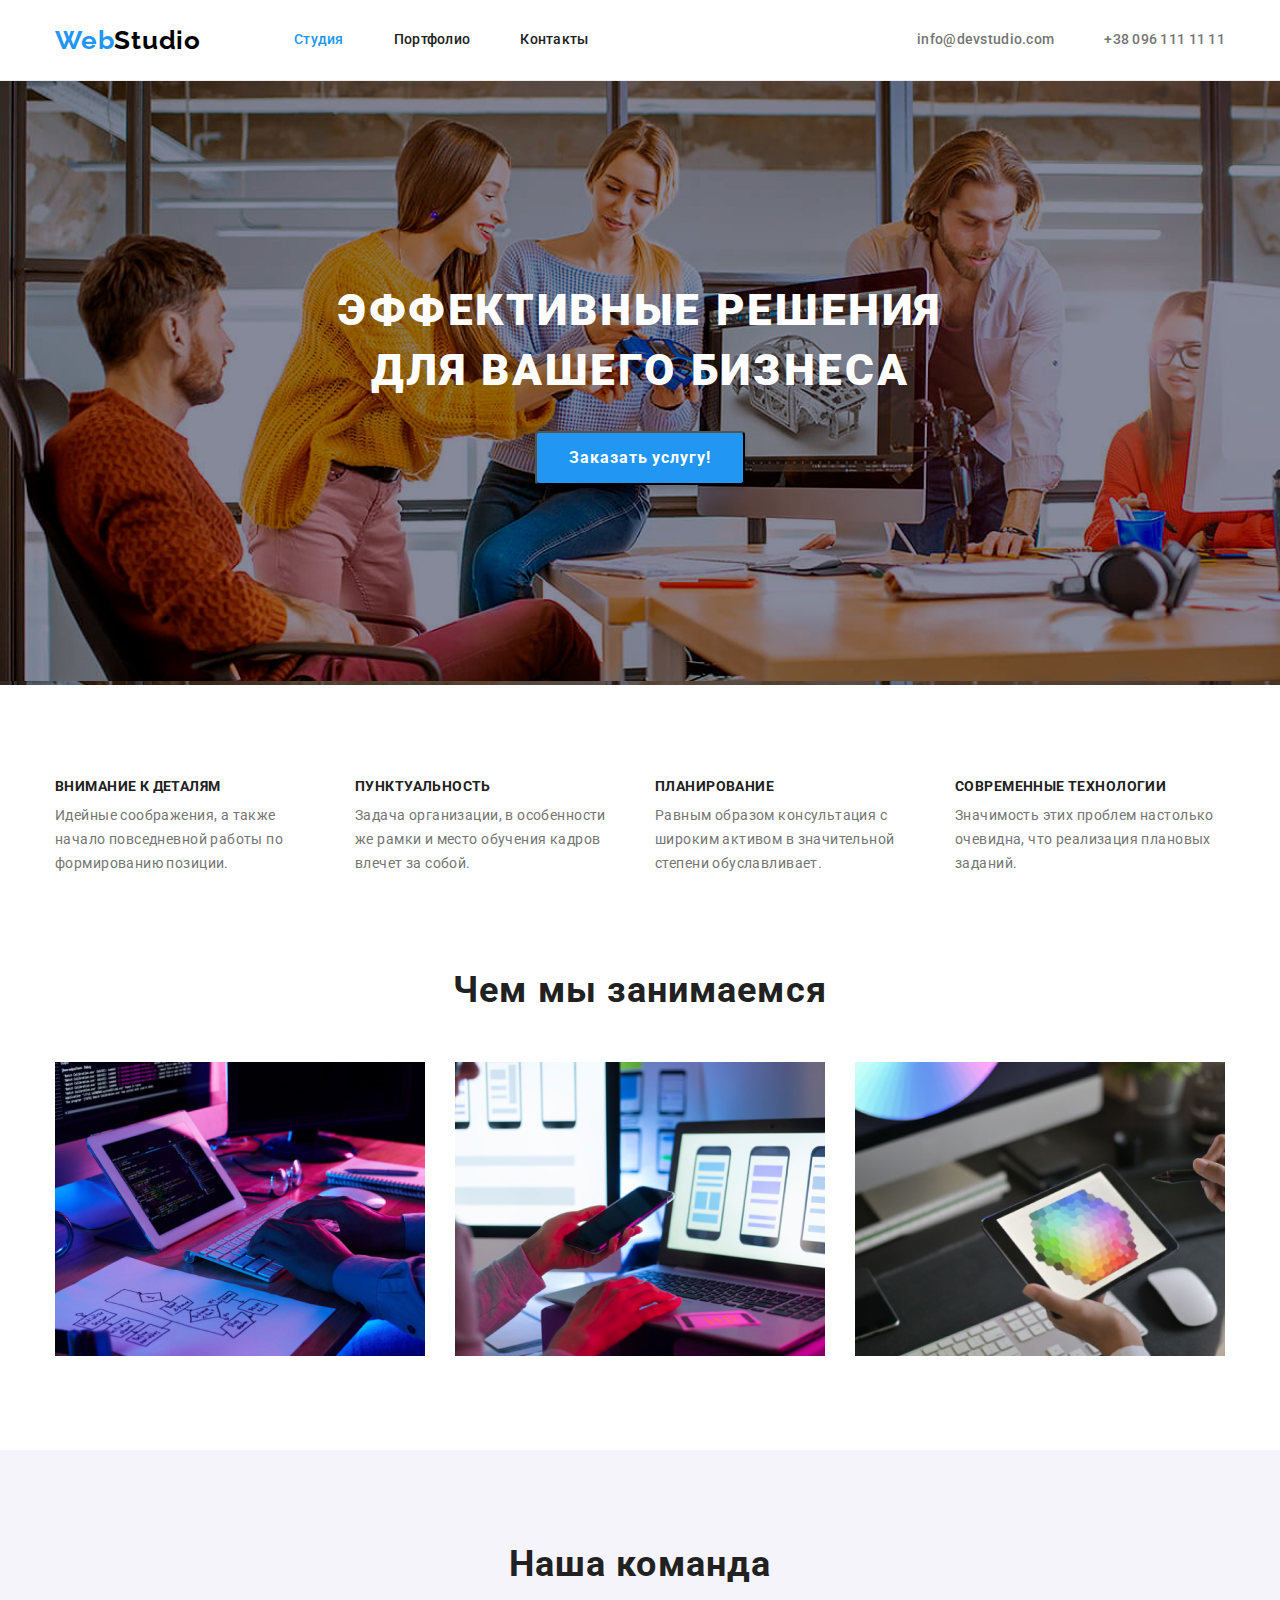
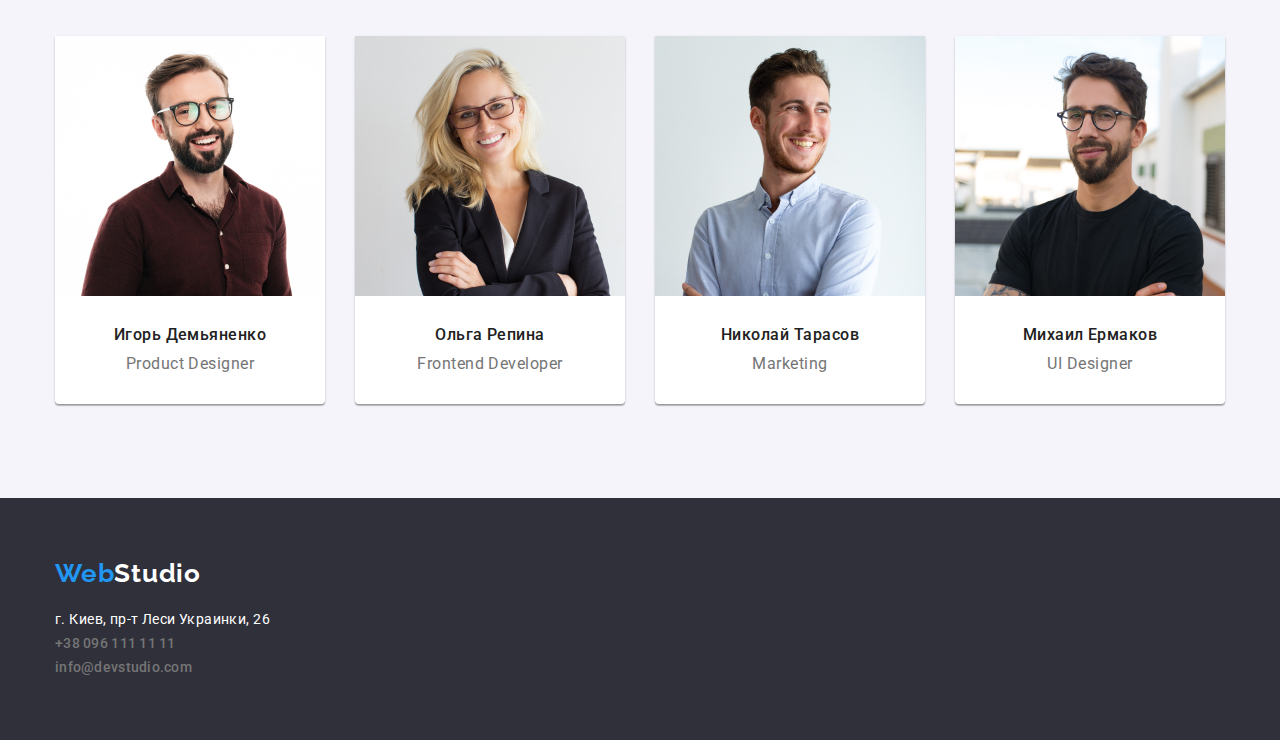
==== index.html @ 442f6ee1 "Initial commit" ====
<!DOCTYPE html>
<html lang="ru">
<head>
    <meta charset="UTF-8">
    <meta http-equiv="X-UA-Compatible" content="IE=edge">
    <meta name="viewport" content="width=device-width, initial-scale=1.0">
    <title>WebStudio</title>
    <link rel="preconnect" href="https://fonts.googleapis.com">
    <link rel="preconnect" href="https://fonts.gstatic.com" crossorigin>
    <link href="https://fonts.googleapis.com/css2?family=Raleway:wght@700&family=Roboto:wght@400;500;700;900&display=swap"
        rel="stylesheet">
    <link rel="stylesheet" href="./css/style.css">
</head>
<body class="body">

    
    <!-- HEADER -->
<header class="header">
    <div class="container page-header-container">
        <nav class="navigation">
            <a class="link logo" 
            href="./index.html">Web<span class="logo-color">Studio</span></a>


            <ul class="menu list">
                <li class="menu-item">
                    <a class="menu-link link current" 
                    href="./index.html">Студия</a>
                </li>
                <li class="menu-item">
                    <a class="menu-link link" 
                    href="./portfolio.html">Портфолио</a>
                </li>
                <li class="menu-item">
                    <a class="menu-link link" 
                    href="./contacts.html">Контакты</a>
                </li>
            </ul>
        </nav>
        <ul class="ct-list list">
            <li class="ct-list">
                <a class="contact link" 
                href="mailto:info@devstudio.com">info@devstudio.com</a>
            </li>
            <li class="ct-list">
                <a class="contact link" 
                href="tel:+380961111111">+38 096 111 11 11</a>
            </li>
        </ul>
    </div>
</header>

<main>
    <!--HERO-->
    <section class="hero">
        <div class="container">
            <h1 class="hero-side">Эффективные решения <br> для вашего бизнеса</h1>
                <button class="modal-btn" type="button">Заказать услугу!</button>
        </div>
    </section>

    <!--Преймущества-->
    <section class="section-index">
        <div class="container">
          <!--<h2></h2>-->
            <ul class="list sub-title-list">
                <li class="title-sub-list">
                    <h3 class="sub-title">Внимание к деталям</h3>
                    <p class="section-description">Идейные соображения, а также начало повседневной работы по формированию позиции.</p>
                </li>
                <li class="title-sub-list">
                    <h3 class="sub-title">Пунктуальность</h3>
                    <p class="section-description">Задача организации, в особенности же рамки и место обучения кадров влечет за собой.</p>
                </li>
                <li class="title-sub-list">
                    <h3 class="sub-title">Планирование</h3>
                    <p class="section-description">Равным образом консультация с широким активом в значительной степени обуславливает.</p>
                </li>
                <li class="title-sub-list">
                    <h3 class="sub-title">Современные технологии</h3>
                    <p class="section-description">Значимость этих проблем настолько очевидна, что реализация плановых заданий.</p>
                </li>
            </ul>
        </div>
    </section>

    <!--Activity-->
    <section class="activity-section">
        <div class="container">
            <h2 class="title activity-title">Чем мы занимаемся</h2>
            <ul class="list activity-list">
                <li class="activity-card">
                    <img class="activity-photo" src="./image/box1.jpg" 
                    alt="Планшет и клавиатура"
                    width="370"
                    height="294">
                </li>
                <li class="activity-card">
                    <img class="activity-photo" src="./image/box2.jpg" 
                    alt="Телефон и ноутбук"
                    width="370"
                    height="294">
                </li>
                <li class="activity-card">
                    <img class="activity-photo" src="./image/box3.jpg" 
                    alt="Планшет и разные цвета"
                    width="370"
                    height="294">
                </li>
            </ul>
        </div>
    </section>

    <!--Emploes-->
    <section class="employees-section">
        <div class="container">
            <h2 class="title employees-title">Наша команда</h2>
            <ul class="list employees-list">
                <li class="employees-card">
                    <img class="employees-photo" src="./image/Igor.jpg" 
                    alt="Igor Demianenko"
                    width="270"
                    height="260">
                    <div class="index-padding">
                        <h3 class="name-contact-people">Игорь Демьяненко</h3>
                        <p lang="en" class="work-contact-people">Product Designer</p>
                    </div>
                </li>
                <li class="employees-card">
                    <img class="employees-photo" src="./image/Olga.jpg" 
                    alt="Olga Repina"
                    width="270"
                    height="260">
                    <div class="index-padding">
                        <h3 class="name-contact-people">Ольга Репина</h3>
                        <p lang="en" class="work-contact-people">Frontend Developer</p>
                    </div>
                </li>
                <li class="employees-card">
                    <img class="emploes-photo" src="./image/Nikolai.jpg" 
                    alt="Nikolai Tarasov"
                    width="270"
                    height="260">
                    <div class="index-padding">
                        <h3 class="name-contact-people">Николай Тарасов</h3>
                        <p lang="en" class="work-contact-people">Marketing</p>
                    </div>
                </li>
                <li class="employees-card">
                    <img class="emploes-photo" src="./image/Mikhail.jpg" 
                    alt="Mikhail Ermakov"
                    width="270"
                    height="260">
                    <div class="index-padding">
                        <h3 class="name-contact-people">Михаил Ермаков</h3>
                        <p lang="en" class="work-contact-people">UI Designer</p>
                    </div>
                </li>
            </ul>
        </div>
    </section>
</main>

    <!--Footer-->
<footer class="contact-futer-list">
    <div class="container">
        <address>
            <a class="logo-futer link" 
            href="./index.html">Web<span class="logo-futer-color">Studio</span></a>
            <ul class="futer-contact list">
                <li>
                    <a class="contact-map link" 
                    href="https://www.google.com/maps/place/бульвар+Лесі+Українки,+26,+Київ,+02000/@50.4265807,30.5383858,17z/data=!3m1!4b1!4m5!3m4!1s0x40d4cf0e033ecbe9:0x57a4dffefec77da0!8m2!3d50.4265807!4d30.5383858" target="_blank">
                    г. Киев, пр-т Леси Украинки, 26
                    </a>
                </li>
                <li>
                    <a class="contact-futer link" 
                    href="tel:+380961111111">+38 096 111 11 11</a>
                </li>
                <li>
                    <a class="contact-futer link" 
                    href="mailto:info@devstudio.com">info@devstudio.com</a>
                </li>
            </ul>
        </address>
    </div>
</footer>


</body>
</html>
---- css/style.css ----
h1,
h2,
h3,
h4,
p{
    margin-top: 0;
    margin-bottom: 0;
}

ul,
ol {
    margin-top: 0;
    margin-bottom: 0;
    padding-left: 0;
}

img {
    display: block;
}

button {
    cursor: pointer;
}


.list{
    list-style: none;
}

.link{
    text-decoration: none;
}

.container {
    box-sizing: border-box;
    width: 1200px;
    margin-left: auto;
    margin-right: auto;
    padding-right: 15px;
    padding-left: 15px;
}

/* =============== COMPONENTS =============== */

.body{
    font-family: 'Roboto', sans-serif;
    font-weight: 14px;
    color: #212121;
    margin: 0;
}

.logo {
    font-family: 'Raleway', sans-serif;
    font-style: normal;
    font-weight: 700;
    font-size: 26px;
    line-height: 1.19;
    letter-spacing: 0.03em;
    color: #2196F3;
    margin-right: 93px;
}

.logo-color {
    font-style: normal;
    font-weight: 700;
    font-size: 26px;
    line-height: 1.19;
    letter-spacing: 0.03em;
    color: #000000;
}

.section-description {
    font-family: 'Roboto', sans-serif;
    font-size: 14px;
    line-height: 1.71;
    letter-spacing: 0.03em;
    color: #757575;
}

.title {
    font-family: 'Roboto', sans-serif;
    font-style: normal;
    font-weight: 700;
    font-size: 36px;
    line-height: 1.16;
    text-align: center;
    letter-spacing: 0.03em;
    color: #212121;
}

.name-contact-people {
    font-family: 'Roboto', sans-serif;
    font-weight: 500;
    font-size: 16px;
    line-height: 1.18;
    text-align: center;
    letter-spacing: 0.03em;
    color: #212121;
}

.work-contact-people {
    font-family: 'Roboto', sans-serif;
    font-size: 16px;
    line-height: 1.18;
    text-align: center;
    letter-spacing: 0.03em;
    color: #757575;
}

/* =============== /COMPONENTS =============== */

/* =============== HEADER =============== */

.header {
    border-bottom: 1px solid #ececec;
}

.page-header-container {
    display: flex;
    align-items: center;
    justify-content: space-between;
}

.navigation {
    display: flex;
    align-items: center;
}

.menu {
    display: flex;
    align-items: center;
}

.menu-item:not(:last-child) {
    margin-right: 50px;
}

.contact {
    display: flex;
    align-items: center;
}

.menu-link {
    padding: 32px 0;
    font-style: normal;
    font-weight: 500;
    font-size: 14px;
    line-height: 1.14;
    letter-spacing: 0.02em;
    color: #212121;
    display: block;
}

.current {
    color: #2196F3;
}

.menu-link:hover,
.menu-link:focus {
    color: #2196F3;
    text-shadow: 0px 4px 4px rgba(0, 0, 0, 0.25);
}

.ct-list {
    display: flex;
    margin-left: 50px;
}

.ct-list:first-child {
    margin-left: 0;
}

.contact {
    font-style: normal;
    font-weight: 500;
    font-size: 14px;
    line-height: 1.14;
    letter-spacing: 0.02em;
    color: #757575;
    font-style: normal;
}

.contact:hover,
.contact:focus {
    color: #2196F3;
}

/* =============== /HEADER =============== */

/* =============== HERO =============== */

.hero {
    text-align: center;
    padding: 200px 0;
    background-image: url(../image/Hero.jpg);
}

.hero-side {
    padding-bottom: 30px;
    font-weight: 900;
    font-size: 44px;
    line-height: 1.36;
    text-align: center;
    letter-spacing: 0.06em;
    text-transform: uppercase;
    color: #FFFFFF;
}

.modal-btn {
    padding-top: 10px;
    padding-bottom: 10px;
    padding-left: 32px;
    padding-right: 32px;
    font-family: 'Roboto', sans-serif;
    font-style: normal;
    font-weight: 700;
    font-size: 16px;
    line-height: 1.87;
    letter-spacing: 0.06em;
    color: #FFFFFF;
    background: #2196F3;
    box-shadow: 0px 4px 4px rgba(0, 0, 0, 0.15);
    border-radius: 4px;
}

.section-index {
    padding: 94px 0;
}

.sub-title-list {
    display: flex;
}

.title-sub-list:not(:last-child) {
    margin-right: 30px;
}

.sub-title {
    margin-bottom: 10px;
    font-style: normal;
    font-weight: 700;
    font-size: 14px;
    line-height: 1.14;
    letter-spacing: 0.03em;
    text-transform: uppercase;
    color: #212121;
}

.section-description {
    width: 270px;
}

/* =============== /HERO =============== */

/* =============== ACTIVITY =============== */

.activity-section {
    padding-bottom: 94px;
}

.activity-title {
    margin-bottom: 50px;
}

.activity-list {
    display: flex;
    flex-wrap: wrap;
    gap: 30px;
}

/* =============== /ACTIVITY =============== */

/* =============== EMPLOES =============== */

.employees-section {
    background-color: #F5F4FA;
    padding-top: 94px;
    padding-bottom: 94px;
}

.employees-title {
    margin-bottom: 50px;
}

.employees-list {
    display: flex;
    flex-wrap: wrap;
    gap: 30px;
}

.employees-card {
    background: #FFFFFF;
    box-shadow: 0px 1px 3px rgba(0, 0, 0, 0.12), 0px 1px 1px rgba(0, 0, 0, 0.14), 0px 2px 1px rgba(0, 0, 0, 0.2);
    border-radius: 0px 0px 4px 4px;
}

.name-contact-people {
    margin-bottom: 10px;
}

.index-padding {
    padding-top: 30px;
    padding-bottom: 30px;
}

/* =============== /EMPLOES =============== */

/* =============== FUTER =============== */

.contact-futer-list {
    background: #2F303A;
    padding-top: 60px;
    padding-bottom: 60px;
}

.logo-futer {
    font-family: 'Raleway', sans-serif;
    font-style: normal;
    font-weight: 700;
    font-size: 26px;
    line-height: 1.19;
    letter-spacing: 0.03em;
    color: #2196F3;
}

.futer-contact {
    padding-top: 20px;
}

.logo-futer-color {
    font-style: normal;
    font-weight: 700;
    font-size: 26px;
    line-height: 1.19;
    letter-spacing: 0.03em;
    color: #FFFFFF;
}

.contact-map{
    font-family: 'Roboto';
    font-style: normal;
    font-weight: 400;
    font-size: 14px;
    line-height: 1.71;
    letter-spacing: 0.03em;
    color: #FFFFFF;
    padding-top: 20px;
}

.contact-futer{
    font-family: 'Roboto', sans-serif;
    font-style: normal;
    font-weight: 500;
    font-size: 14px;
    line-height: 1.71;
    letter-spacing: 0.02em;
    color: #757575;
}

.contact-futer:hover,
.contact-futer:focus,
.contact-map:hover,
.contact-map:focus{
    color: #2196F3;
}

/* =============== /FUTER =============== */

/* =============== PORTFOLIO =============== */

.section {
    padding: 94px 0;
}

.work-type-list {
    display: flex;
    justify-content: center;
    margin-bottom: 50px;
    
}

.buton-list:not(:last-child) {
    margin-right: 8px;
}

.btn-list{
    border: 0;
    padding-top: 6px;
    padding-bottom: 6px;
    padding-left: 22px;
    padding-right: 22px;
    font-family: 'Roboto', sans-serif;
    font-style: normal;
    font-weight: 500;
    font-size: 16px;
    line-height: 1.62;
    text-align: center;
    letter-spacing: 0.03em;
    cursor: pointer;
    color: #212121;
    background: #F5F4FA;
    border-radius: 4px;
}

.btn-list:hover,
.btn-list:focus{
    font-family: 'Roboto', sans-serif;
    font-style: normal;
    font-weight: 500;
    font-size: 16px;
    line-height: 1.62;
    text-align: center;
    letter-spacing: 0.03em;
    color: #FFFFFF;
    background: #2196F3;
}

.completed-works {
    padding-top: 34px;
    padding-bottom: 94px;
}

.works-list {
    justify-content: space-between;
    display: flex;
    flex-wrap: wrap;
    gap: 30px 0;
}

.work-card {
    width: 31%;
    background: #FFFFFF;
    border: 1px solid #EEEEEE;
}

.work-photo {
    width: 100%;
}

.portfolio-padding {
    width: 100%;
    padding: 20px 24px;
}

.portfolio-title{
    margin-bottom: 4px;
    width: 322px;
    height: 30px;
    font-family: 'Roboto', sans-serif;
    font-style: normal;
    font-weight: 700;
    font-size: 18px;
    line-height: 2;
    letter-spacing: 0.06em;
    color: #212121;
}

.portfolio-section{
    width: 322px;
    height: 30px;
    font-family: 'Roboto', sans-serif;
    font-size: 16px;
    line-height: 1.87;
    letter-spacing: 0.03em;
    color: #757575;
}

/* =============== /PORTFOLIO =============== */
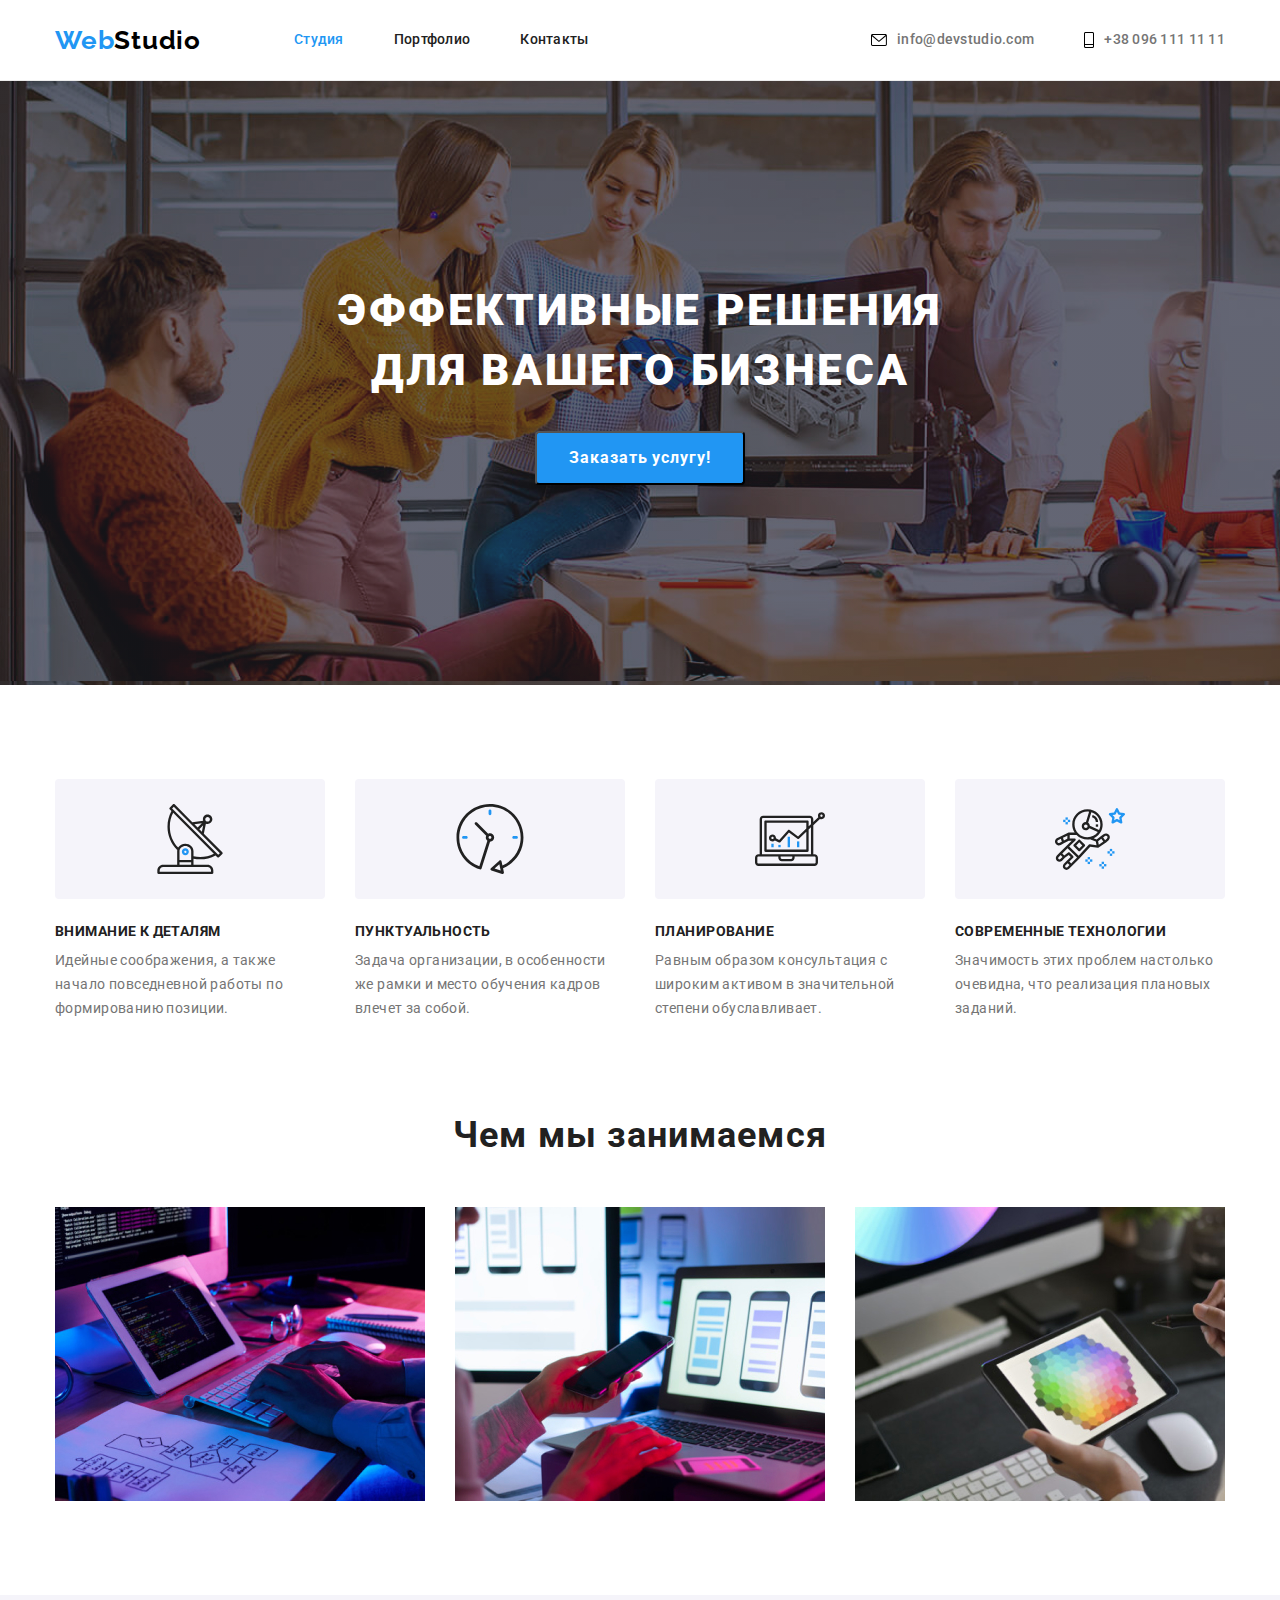
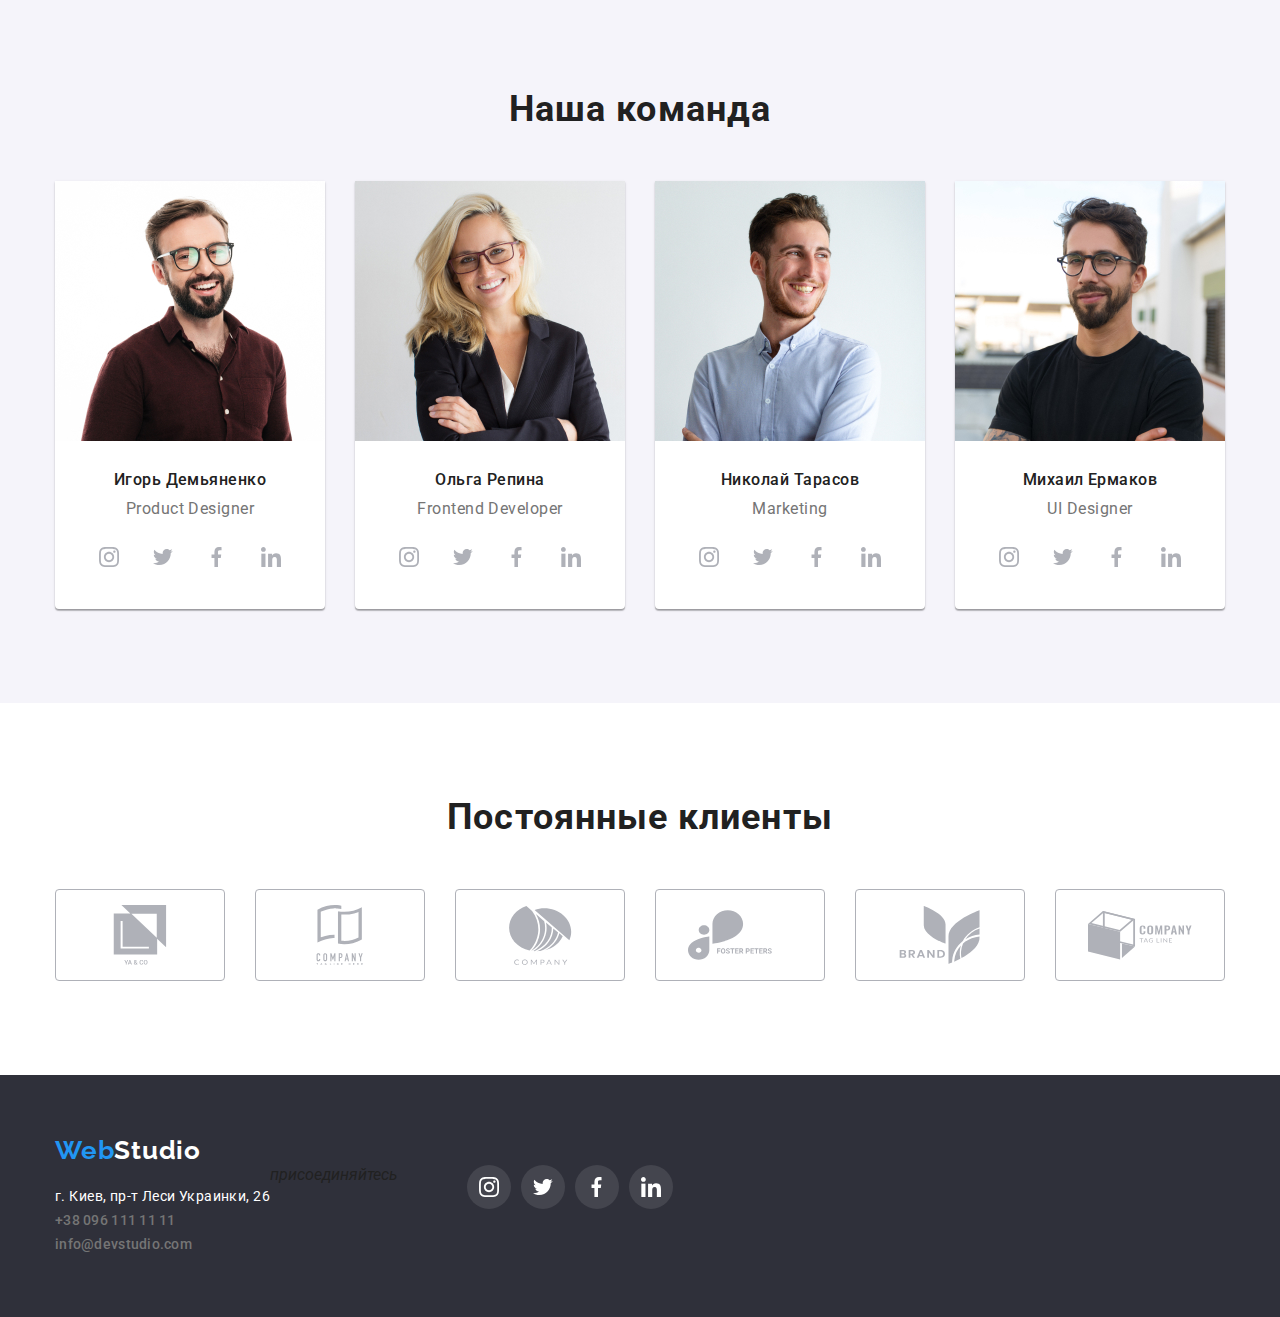
==== commit 66988768: "1" ====
--- a/index.html
+++ b/index.html
@@ -40,11 +40,19 @@
         <ul class="ct-list list">
             <li class="ct-list">
                 <a class="contact link" 
-                href="mailto:info@devstudio.com">info@devstudio.com</a>
+                href="mailto:info@devstudio.com">
+                <svg class="contact-image" width="16" height="12">
+                    <use href="./image/sprite.svg#email"></use>
+                </svg>
+                info@devstudio.com</a>
             </li>
             <li class="ct-list">
                 <a class="contact link" 
-                href="tel:+380961111111">+38 096 111 11 11</a>
+                href="tel:+380961111111">
+                <svg class="contact-image" width="10" height="16">
+                    <use href="./image/sprite.svg#tel"></use>
+                </svg>
+                +38 096 111 11 11</a>
             </li>
         </ul>
     </div>
@@ -65,18 +73,38 @@
           <!--<h2></h2>-->
             <ul class="list sub-title-list">
                 <li class="title-sub-list">
+                    <div class="title-list-item">
+                        <svg class="title-list-symbol">
+                            <use href="./image/sprite.svg#Antenna"></use>
+                        </svg>
+                    </div>
                     <h3 class="sub-title">Внимание к деталям</h3>
                     <p class="section-description">Идейные соображения, а также начало повседневной работы по формированию позиции.</p>
                 </li>
                 <li class="title-sub-list">
+                    <div class="title-list-item">
+                        <svg class="title-list-symbol">
+                            <use href="./image/sprite.svg#Clock"></use>
+                        </svg>
+                    </div>
                     <h3 class="sub-title">Пунктуальность</h3>
                     <p class="section-description">Задача организации, в особенности же рамки и место обучения кадров влечет за собой.</p>
                 </li>
                 <li class="title-sub-list">
+                    <div class="title-list-item">
+                        <svg class="title-list-symbol">
+                            <use href="./image/sprite.svg#Diagram"></use>
+                        </svg>
+                    </div>
                     <h3 class="sub-title">Планирование</h3>
                     <p class="section-description">Равным образом консультация с широким активом в значительной степени обуславливает.</p>
                 </li>
                 <li class="title-sub-list">
+                    <div class="title-list-item">
+                        <svg class="title-list-symbol">
+                            <use href="./image/sprite.svg#Astronaut"></use>
+                        </svg>
+                    </div>
                     <h3 class="sub-title">Современные технологии</h3>
                     <p class="section-description">Значимость этих проблем настолько очевидна, что реализация плановых заданий.</p>
                 </li>
@@ -124,6 +152,36 @@
                     <div class="index-padding">
                         <h3 class="name-contact-people">Игорь Демьяненко</h3>
                         <p lang="en" class="work-contact-people">Product Designer</p>
+                        <ul class="social-list list">
+                        <li class="social-list-item">
+                            <a href="https://www.instagram.com" class="social-list-item-link social-list-item-link-instagram">
+                                <svg class="social-list-sprite">
+                                    <use href="./image/sprite.svg#Instagram" class="social-sprite-image"></use>
+                                </svg>
+                            </a>
+                        </li>
+                        <li class="social-list-item">
+                            <a href="https://www.twitter.com" class="social-list-item-link social-list-item-link-twitter">
+                                <svg class="social-list-sprite">
+                                    <use href="./image/sprite.svg#Twitter" class="social-sprite-image"></use>
+                                </svg>
+                            </a>
+                        </li>
+                        <li class="social-list-item">
+                            <a href="https://www.facebook.com" class="social-list-item-link social-list-item-link-facebook">
+                                <svg class="social-list-sprite">
+                                    <use href="./image/sprite.svg#Facebook" class="social-sprite-image"></use>
+                                </svg>
+                            </a>
+                        </li>
+                        <li class="social-list-item">
+                            <a href="https://www.linkedin.com" class="social-list-item-link social-list-item-link-linkedin">
+                                <svg class="social-list-sprite" >
+                                    <use href="./image/sprite.svg#Linkedin" class="social-sprite-image"></use>
+                                </svg>
+                            </a>
+                        </li>
+                        </ul>
                     </div>
                 </li>
                 <li class="employees-card">
@@ -134,6 +192,36 @@
                     <div class="index-padding">
                         <h3 class="name-contact-people">Ольга Репина</h3>
                         <p lang="en" class="work-contact-people">Frontend Developer</p>
+                        <ul class="social-list list">
+                        <li class="social-list-item">
+                            <a href="https://www.instagram.com" class="social-list-item-link social-list-item-link-instagram">
+                                <svg class="social-list-sprite">
+                                    <use href="./image/sprite.svg#Instagram"></use>
+                                </svg>
+                            </a>
+                        </li>
+                        <li class="social-list-item">
+                            <a href="https://www.twitter.com" class="social-list-item-link social-list-item-link-twitter">
+                                <svg class="social-list-sprite">
+                                    <use href="./image/sprite.svg#Twitter"></use>
+                                </svg>
+                            </a>
+                        </li>
+                        <li class="social-list-item">
+                            <a href="https://www.facebook.com" class="social-list-item-link social-list-item-link-facebook">
+                                <svg class="social-list-sprite">
+                                    <use href="./image/sprite.svg#Facebook"></use>
+                                </svg>
+                            </a>
+                        </li>
+                        <li class="social-list-item">
+                            <a href="https://www.linkedin.com" class="social-list-item-link social-list-item-link-linkedin">
+                                <svg class="social-list-sprite">
+                                    <use href="./image/sprite.svg#Linkedin"></use>
+                                </svg>
+                            </a>
+                        </li>
+                        </ul>
                     </div>
                 </li>
                 <li class="employees-card">
@@ -144,6 +232,36 @@
                     <div class="index-padding">
                         <h3 class="name-contact-people">Николай Тарасов</h3>
                         <p lang="en" class="work-contact-people">Marketing</p>
+                        <ul class="social-list list">
+                        <li class="social-list-item">
+                            <a href="https://www.instagram.com" class="social-list-item-link social-list-item-link-instagram">
+                                <svg class="social-list-sprite">
+                                    <use href="./image/sprite.svg#Instagram"></use>
+                                </svg>
+                            </a>
+                        </li>
+                        <li class="social-list-item">
+                            <a href="https://www.twitter.com" class="social-list-item-link social-list-item-link-twitter">
+                                <svg class="social-list-sprite">
+                                    <use href="./image/sprite.svg#Twitter"></use>
+                                </svg>
+                            </a>
+                        </li>
+                        <li class="social-list-item">
+                            <a href="https://www.facebook.com" class="social-list-item-link social-list-item-link-facebook">
+                                <svg class="social-list-sprite">
+                                    <use href="./image/sprite.svg#Facebook"></use>
+                                </svg>
+                            </a>
+                        </li>
+                        <li class="social-list-item">
+                            <a href="https://www.linkedin.com" class="social-list-item-link social-list-item-link-linkedin">
+                                <svg class="social-list-sprite">
+                                    <use href="./image/sprite.svg#Linkedin"></use>
+                                </svg>
+                            </a>
+                        </li>
+                        </ul>
                     </div>
                 </li>
                 <li class="employees-card">
@@ -154,12 +272,94 @@
                     <div class="index-padding">
                         <h3 class="name-contact-people">Михаил Ермаков</h3>
                         <p lang="en" class="work-contact-people">UI Designer</p>
+                        <ul class="social-list list">
+                        <li class="social-list-item">
+                            <a href="https://www.instagram.com" class="social-list-item-link social-list-item-link-instagram">
+                                <svg class="social-list-sprite">
+                                    <use href="./image/sprite.svg#Instagram"></use>
+                                </svg>
+                            </a>
+                        </li>
+                        <li class="social-list-item">
+                            <a href="https://www.twitter.com" class="social-list-item-link social-list-item-link-twitter">
+                                <svg class="social-list-sprite">
+                                    <use href="./image/sprite.svg#Twitter"></use>
+                                </svg>
+                            </a>
+                        </li>
+                        <li class="social-list-item">
+                            <a href="https://www.facebook.com" class="social-list-item-link social-list-item-link-facebook">
+                                <svg class="social-list-sprite">
+                                    <use href="./image/sprite.svg#Facebook"></use>
+                                </svg>
+                            </a>
+                        </li>
+                        <li class="social-list-item">
+                            <a href="https://www.linkedin.com" class="social-list-item-link social-list-item-link-linkedin">
+                                <svg class="social-list-sprite">
+                                    <use href="./image/sprite.svg#Linkedin"></use>
+                                </svg>
+                            </a>
+                        </li>
+                        </ul>
                     </div>
                 </li>
             </ul>
         </div>
     </section>
 </main>
+
+    <!-- Permanent clients -->
+    
+<section class="permanent-section">
+    <div class="container"></div>
+        <h2 class="title permanent-title">Постоянные клиенты</h2>
+        <ul class="list permanent-list">
+            <li>
+                <a href="" class="permanent-list-item-link">
+                    <svg width="106" height="60" class="permanent-list-image">
+                        <use href="./image/sprite.svg#Union1"></use>
+                    </svg>
+                </a>
+            </li>
+            <li>
+                <a href="" class="permanent-list-item-link">
+                    <svg width="106" height="60" class="permanent-list-image">
+                        <use href="./image/sprite.svg#Union2"></use>
+                    </svg>
+                </a>
+            </li>
+            <li>
+                <a href="" class="permanent-list-item-link">
+                    <svg width="106" height="60" class="permanent-list-image">
+                        <use href="./image/sprite.svg#Union3"></use>
+                    </svg>
+                </a>
+            </li>
+            <li>
+                <a href="" class="permanent-list-item-link">
+                    <svg width="106" height="60" class="permanent-list-image">
+                        <use href="./image/sprite.svg#Union4"></use>
+                    </svg>
+                </a>
+            </li>
+            <li>
+                <a href="" class="permanent-list-item-link">
+                    <svg width="106" height="60" class="permanent-list-image">
+                        <use href="./image/sprite.svg#Union5"></use>
+                    </svg>
+                </a>
+            </li>
+            <li>
+                <a href="" class="permanent-list-item-link">
+                    <svg width="106" height="60" class="permanent-list-image">
+                        <use href="./image/sprite.svg#Union6"></use>
+                    </svg>
+                </a>
+            </li>
+        </ul>
+    </div>
+</section>
 
     <!--Footer-->
 <footer class="contact-futer-list">
@@ -167,6 +367,7 @@
         <address>
             <a class="logo-futer link" 
             href="./index.html">Web<span class="logo-futer-color">Studio</span></a>
+        <div class="futer-list">
             <ul class="futer-contact list">
                 <li>
                     <a class="contact-map link" 
@@ -183,6 +384,38 @@
                     href="mailto:info@devstudio.com">info@devstudio.com</a>
                 </li>
             </ul>
+            <p>присоединяйтесь</p>
+            <ul class="list futer-link">
+                <li class="futer-list-item">
+                    <a href="https://www.instagram.com" class="futer-list-item-link">
+                        <svg class="futer-list-sprite">
+                            <use href="./image/sprite.svg#Instagram"></use>
+                        </svg>
+                    </a>
+                </li>
+                <li class="futer-list-item">
+                    <a href="https://www.twitter.com" class="futer-list-item-link">
+                        <svg class="futer-list-sprite">
+                            <use href="./image/sprite.svg#Twitter"></use>
+                        </svg>
+                    </a>
+                </li>
+                <li class="futer-list-item">
+                    <a href="https://www.facebook.com" class="futer-list-item-link">
+                        <svg class="futer-list-sprite">
+                            <use href="./image/sprite.svg#Facebook"></use>
+                        </svg>
+                    </a>
+                </li>
+                <li class="futer-list-item">
+                    <a href="https://www.linkedin.com" class="futer-list-item-link">
+                        <svg class="futer-list-sprite">
+                            <use href="./image/sprite.svg#Linkedin"></use>
+                        </svg>
+                    </a>
+                </li>
+            </ul>
+        </div>
         </address>
     </div>
 </footer>
--- a/css/style.css
+++ b/css/style.css
@@ -105,6 +105,7 @@
     text-align: center;
     letter-spacing: 0.03em;
     color: #757575;
+    margin-bottom: 16px;
 }
 
 /* =============== /COMPONENTS =============== */
@@ -185,6 +186,15 @@
     color: #2196F3;
 }
 
+.contact:hover .contact-image,
+.contact:focus .contact-image {
+    fill: currentColor;
+}
+
+.contact-image{
+    padding-right: 10px;
+}
+
 /* =============== /HEADER =============== */
 
 /* =============== HERO =============== */
@@ -192,7 +202,9 @@
 .hero {
     text-align: center;
     padding: 200px 0;
-    background-image: url(../image/Hero.jpg);
+    background-image: linear-gradient(rgba(47, 48, 58, 0.4), rgba(47, 48, 58, 0.4)), 
+        url(../image/Hero.jpg);
+    background-color: #C4C4C4;;
 }
 
 .hero-side {
@@ -235,6 +247,20 @@
     margin-right: 30px;
 }
 
+.title-list-item {
+    background-color: #F5F4FA;
+    width: 270px;
+    height: 120px;
+    border-radius: 4px;
+    margin-bottom: 25px;
+}
+
+.title-list-symbol {
+    width: 70px;
+    height: 70px;
+    padding: 25px 100px;
+}
+
 .sub-title {
     margin-bottom: 10px;
     font-style: normal;
@@ -289,6 +315,8 @@
 }
 
 .employees-card {
+    width: 270px;
+    height: 428px;
     background: #FFFFFF;
     box-shadow: 0px 1px 3px rgba(0, 0, 0, 0.12), 0px 1px 1px rgba(0, 0, 0, 0.14), 0px 2px 1px rgba(0, 0, 0, 0.2);
     border-radius: 0px 0px 4px 4px;
@@ -303,9 +331,116 @@
     padding-bottom: 30px;
 }
 
+.social-list {
+    display: flex;
+    justify-content: center;
+    gap: 10px;
+}
+
+.social-list-item-link {
+    display: flex;
+    justify-content: center;
+    align-items: center;
+    width: 44px;
+    height: 44px;
+    border-radius: 50%;
+    background-color: #fff;
+}
+
+.social-list-sprite {
+    fill: #AFB1B8;;
+    width: 20px;
+    height: 20px;
+}
+
+.social-list-item-link:hover,
+.social-list-item-link:focus {
+    background-color: #2196F3;
+}
+
+.social-list-item-link:hover .social-list-sprite,
+.social-list-item-link:focus .social-list-sprite {
+    fill: #FFFFFF;
+}
+
 /* =============== /EMPLOES =============== */
 
+/* =============== Permanent clients =============== */
+
+.permanent-section {
+    padding: 94px 0;
+}
+
+.permanent-title {
+    margin-bottom: 50px;
+}
+
+.permanent-list {
+    display: flex;
+    justify-content: center;
+    gap: 30px;
+}
+
+.permanent-list-item-link {
+    display: flex;
+    justify-content: center;
+    align-items: center;
+    box-sizing: border-box;
+    background-color: #FFFFFF;
+    fill: #AFB1B8;
+    width: 170px;
+    height: 92px;
+    border: 1px solid #AFB1B8;
+    border-radius: 4px;
+}
+
+
+
+.permanent-list-image {
+    padding: 16px 32px;
+}
+
+.permanent-list-item-link:focus,
+.permanent-list-item-link:hover {
+    color: #2196F3;
+    fill: #2196F3;
+    border-color: #2196F3;
+}
+
+/* =============== /Permanent clients =============== */
+
 /* =============== FUTER =============== */
+
+.futer-list {
+    display: flex;
+}
+
+.futer-link {
+    display: flex;
+    padding-left: 70px;
+    gap: 10px;
+}
+
+.futer-list-item-link {
+    display: flex;
+    justify-content: center;
+    align-items: center;
+    width: 44px;
+    height: 44px;
+    border-radius: 50%;
+    background: rgba(255, 255, 255, 0.1);
+}
+
+.futer-list-sprite {
+    fill: #FFFFFF;;
+    width: 20px;
+    height: 20px;
+}
+
+.futer-list-item-link:hover,
+.futer-list-item-link:focus {
+    background-color: #2196F3;
+}
 
 .contact-futer-list {
     background: #2F303A;
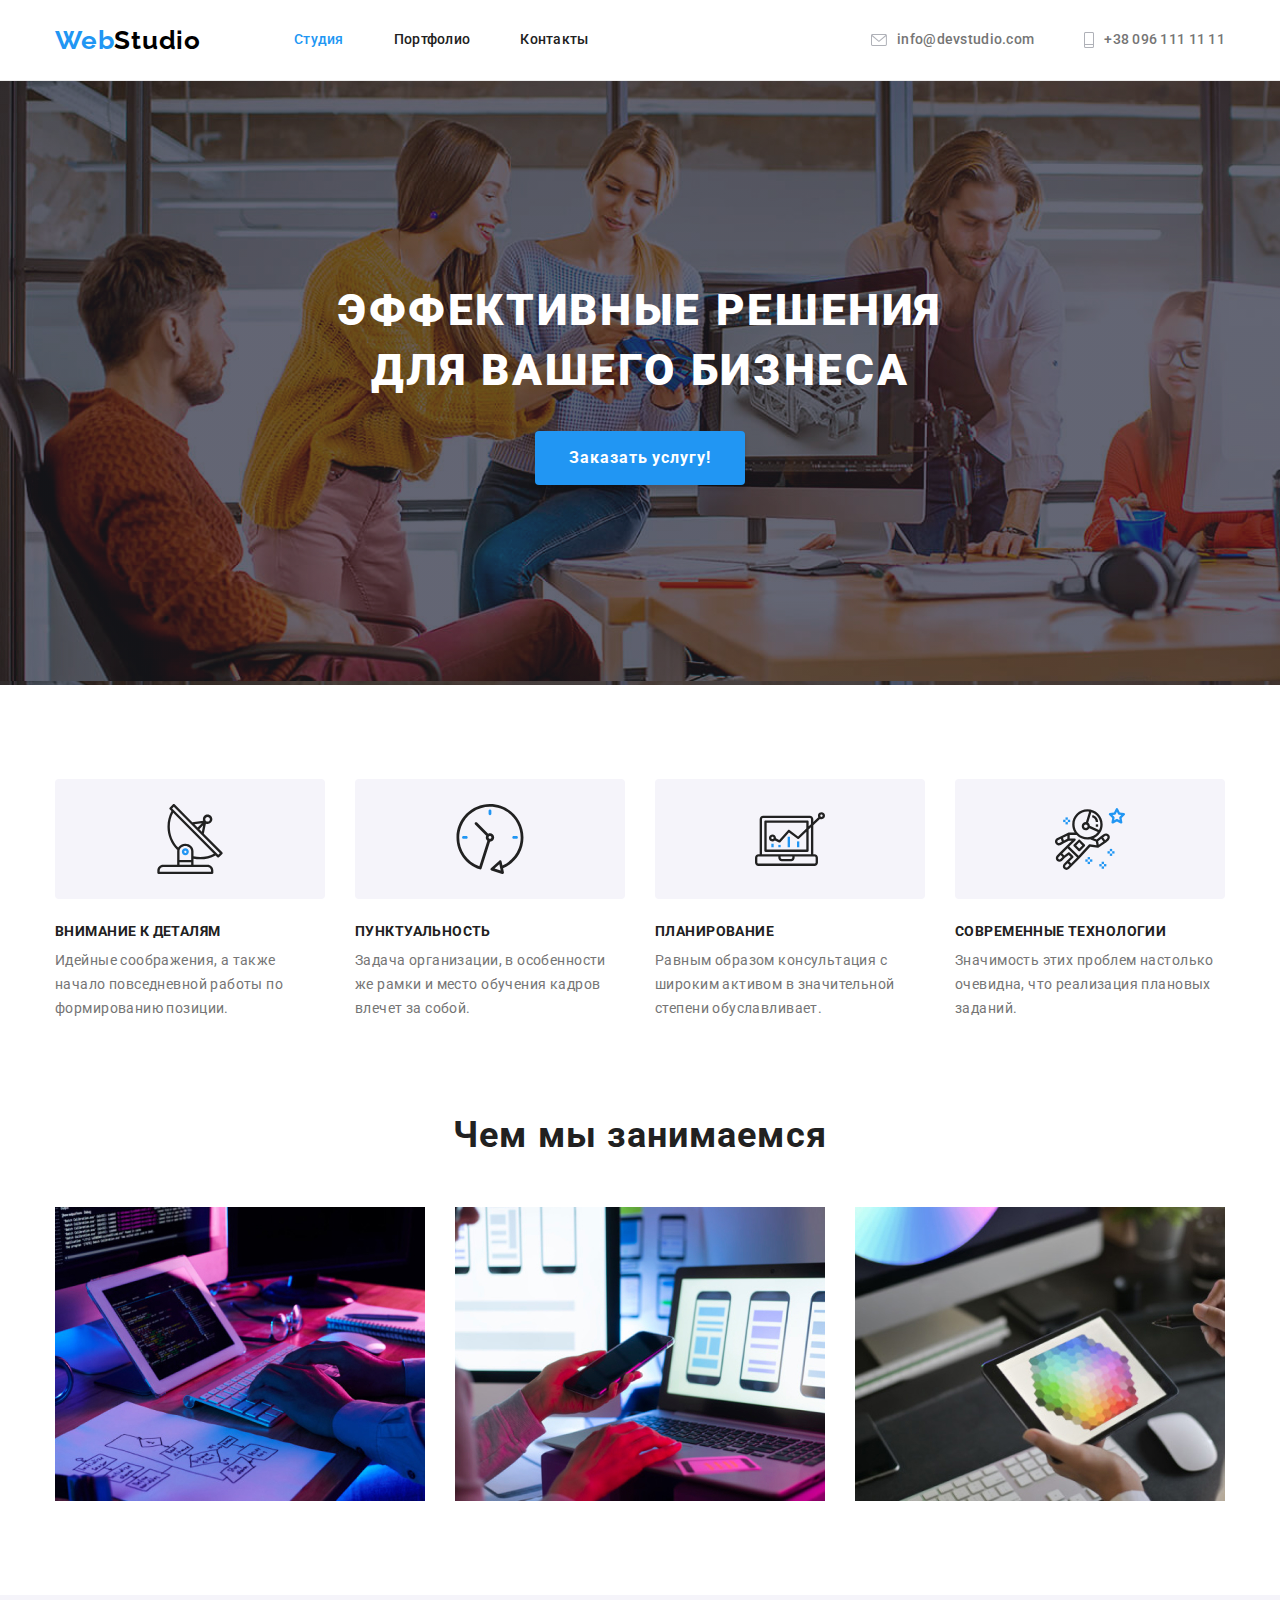
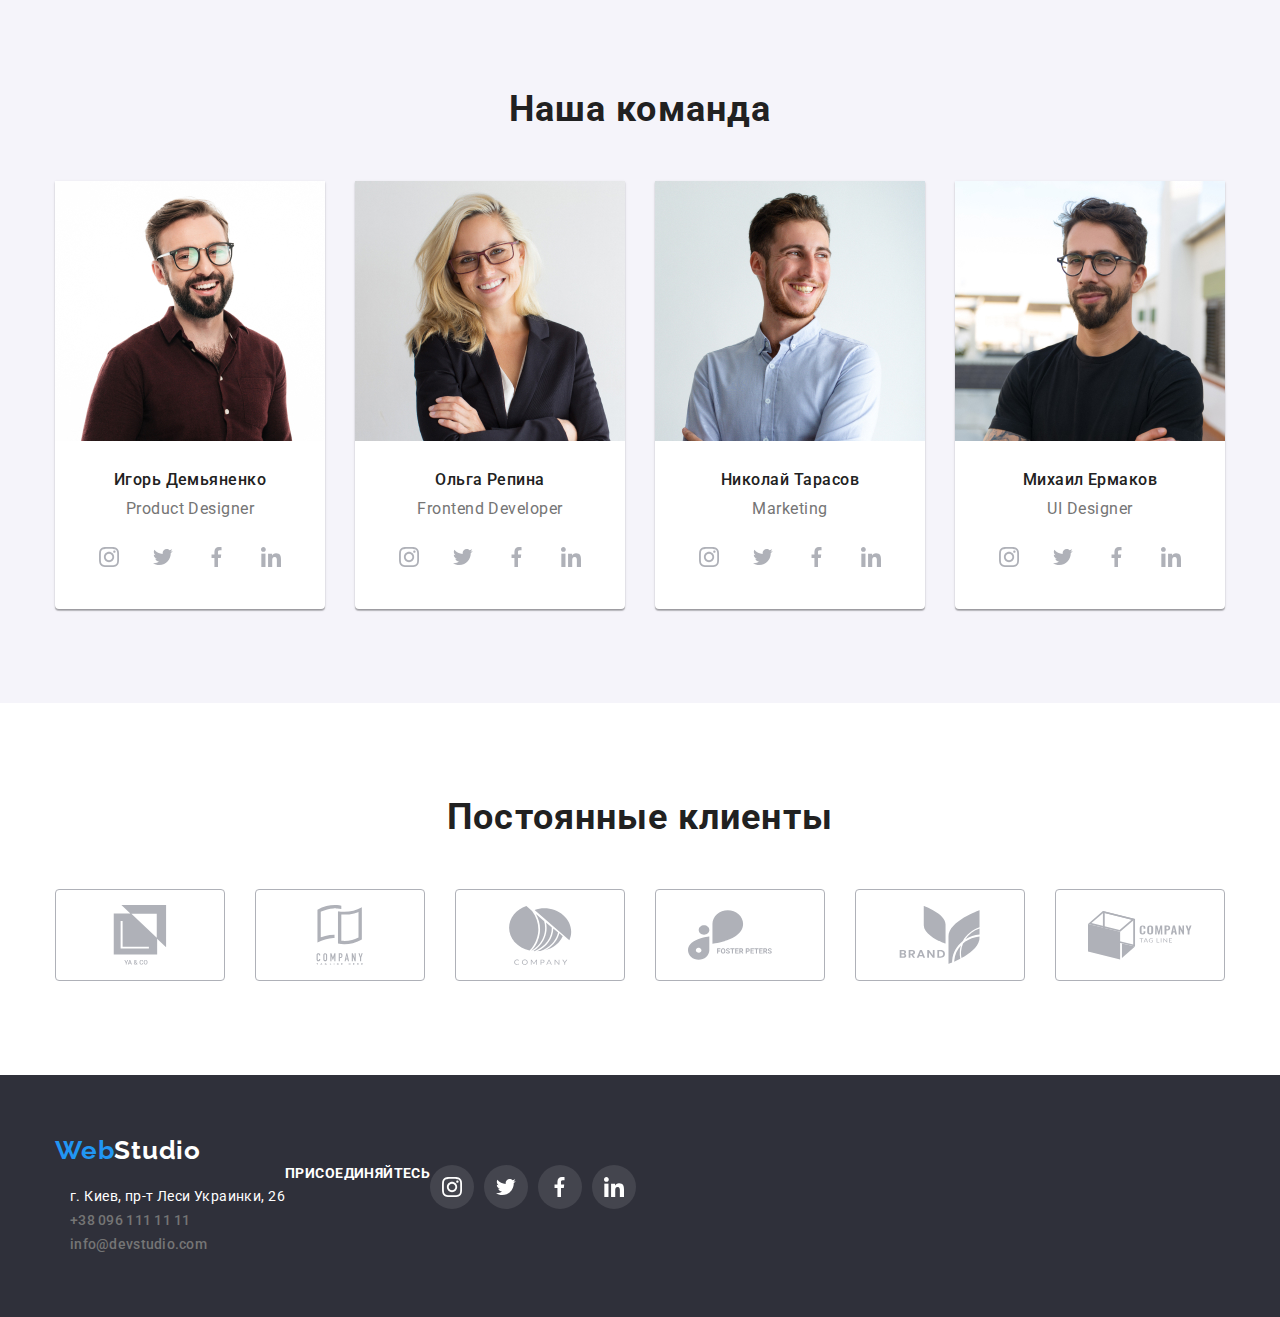
==== commit 27c51a54: "corrected" ====
--- a/index.html
+++ b/index.html
@@ -363,11 +363,11 @@
 
     <!--Footer-->
 <footer class="contact-futer-list">
-    <div class="container">
+    <div class="container footer-flex">
         <address>
             <a class="logo-futer link" 
             href="./index.html">Web<span class="logo-futer-color">Studio</span></a>
-        <div class="futer-list">
+        <div class="futer-list container">
             <ul class="futer-contact list">
                 <li>
                     <a class="contact-map link" 
@@ -384,7 +384,7 @@
                     href="mailto:info@devstudio.com">info@devstudio.com</a>
                 </li>
             </ul>
-            <p>присоединяйтесь</p>
+            <p class="footer-txt">присоединяйтесь</p>
             <ul class="list futer-link">
                 <li class="futer-list-item">
                     <a href="https://www.instagram.com" class="futer-list-item-link">
--- a/css/style.css
+++ b/css/style.css
@@ -193,6 +193,7 @@
 
 .contact-image{
     padding-right: 10px;
+    fill: #AFB1B8;
 }
 
 /* =============== /HEADER =============== */
@@ -233,6 +234,7 @@
     background: #2196F3;
     box-shadow: 0px 4px 4px rgba(0, 0, 0, 0.15);
     border-radius: 4px;
+    border-color: transparent;
 }
 
 .section-index {
@@ -415,10 +417,24 @@
     display: flex;
 }
 
+.footer-flex {
+    align-items: baseline;
+}
+
 .futer-link {
     display: flex;
-    padding-left: 70px;
     gap: 10px;
+}
+
+.footer-txt {
+    font-family: 'Roboto';
+    font-style: normal;
+    font-weight: 700;
+    font-size: 14px;
+    line-height: 16px;
+    letter-spacing: 0.03em;
+    text-transform: uppercase;
+    color: #FFFFFF;
 }
 
 .futer-list-item-link {
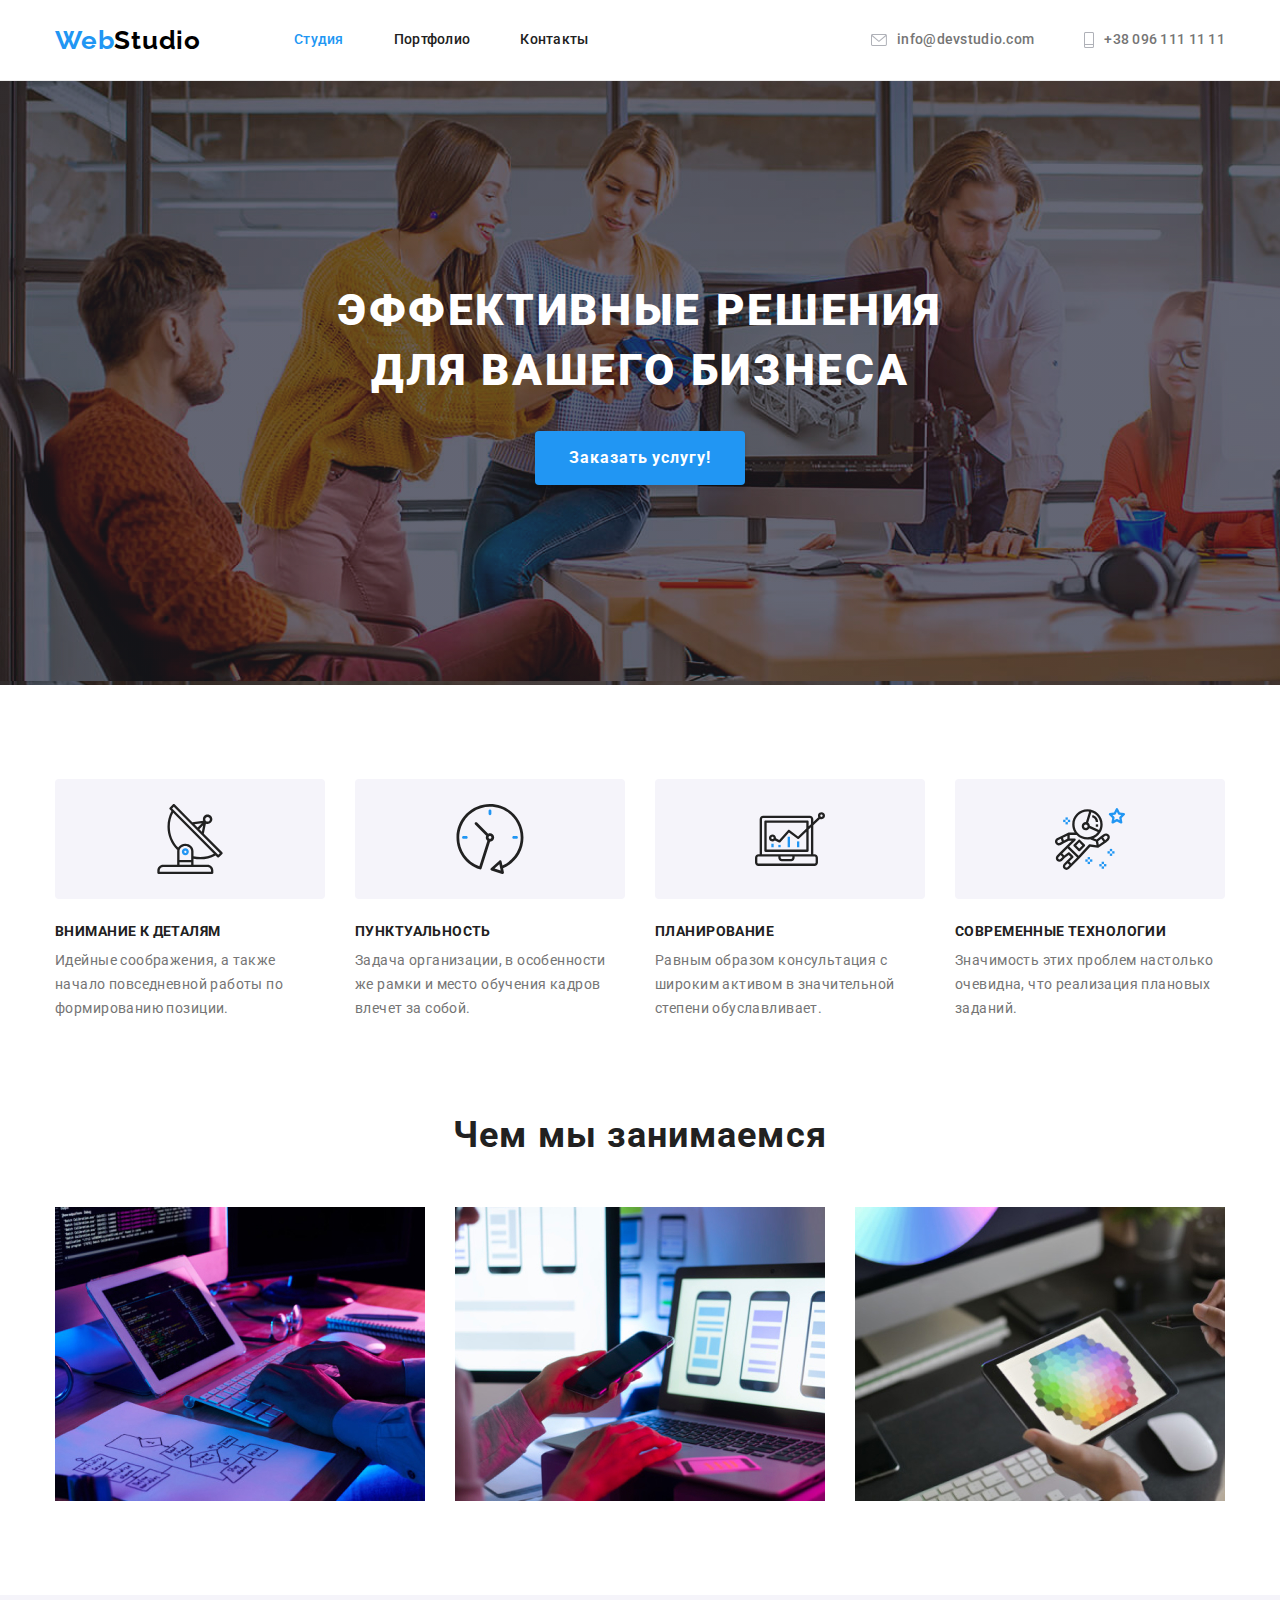
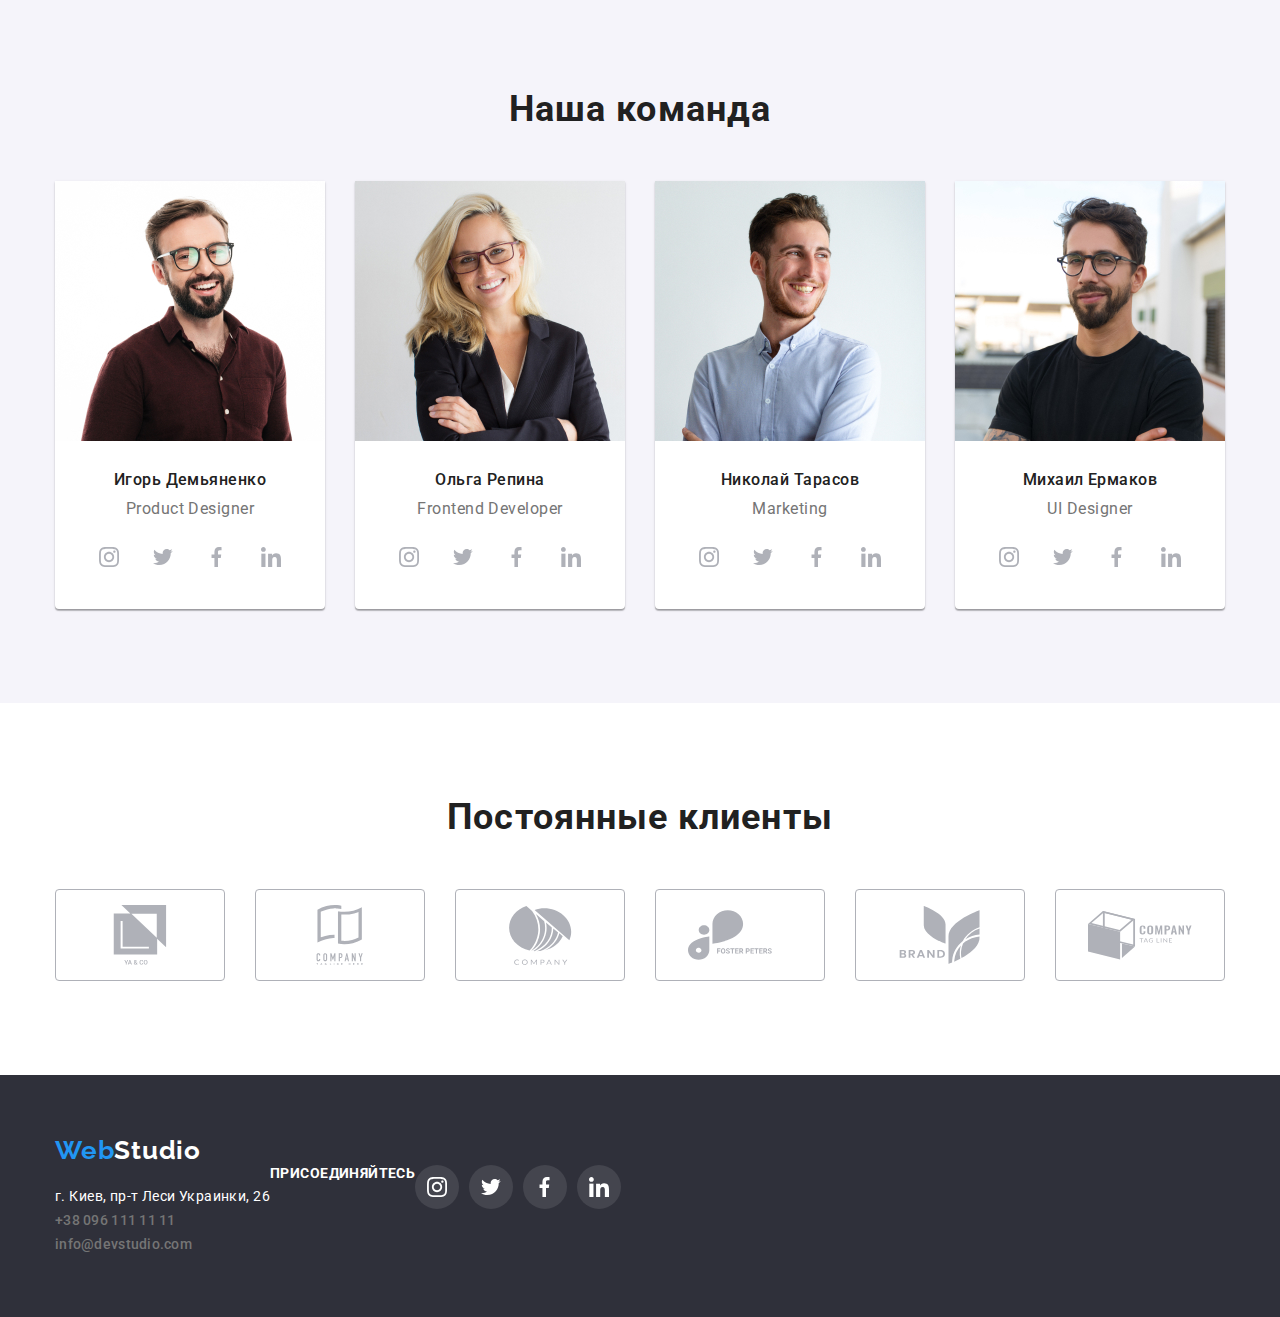
==== commit 65f0c87a: "corrected" ====
--- a/index.html
+++ b/index.html
@@ -367,7 +367,7 @@
         <address>
             <a class="logo-futer link" 
             href="./index.html">Web<span class="logo-futer-color">Studio</span></a>
-        <div class="futer-list container">
+        <div class="futer-list">
             <ul class="futer-contact list">
                 <li>
                     <a class="contact-map link" 
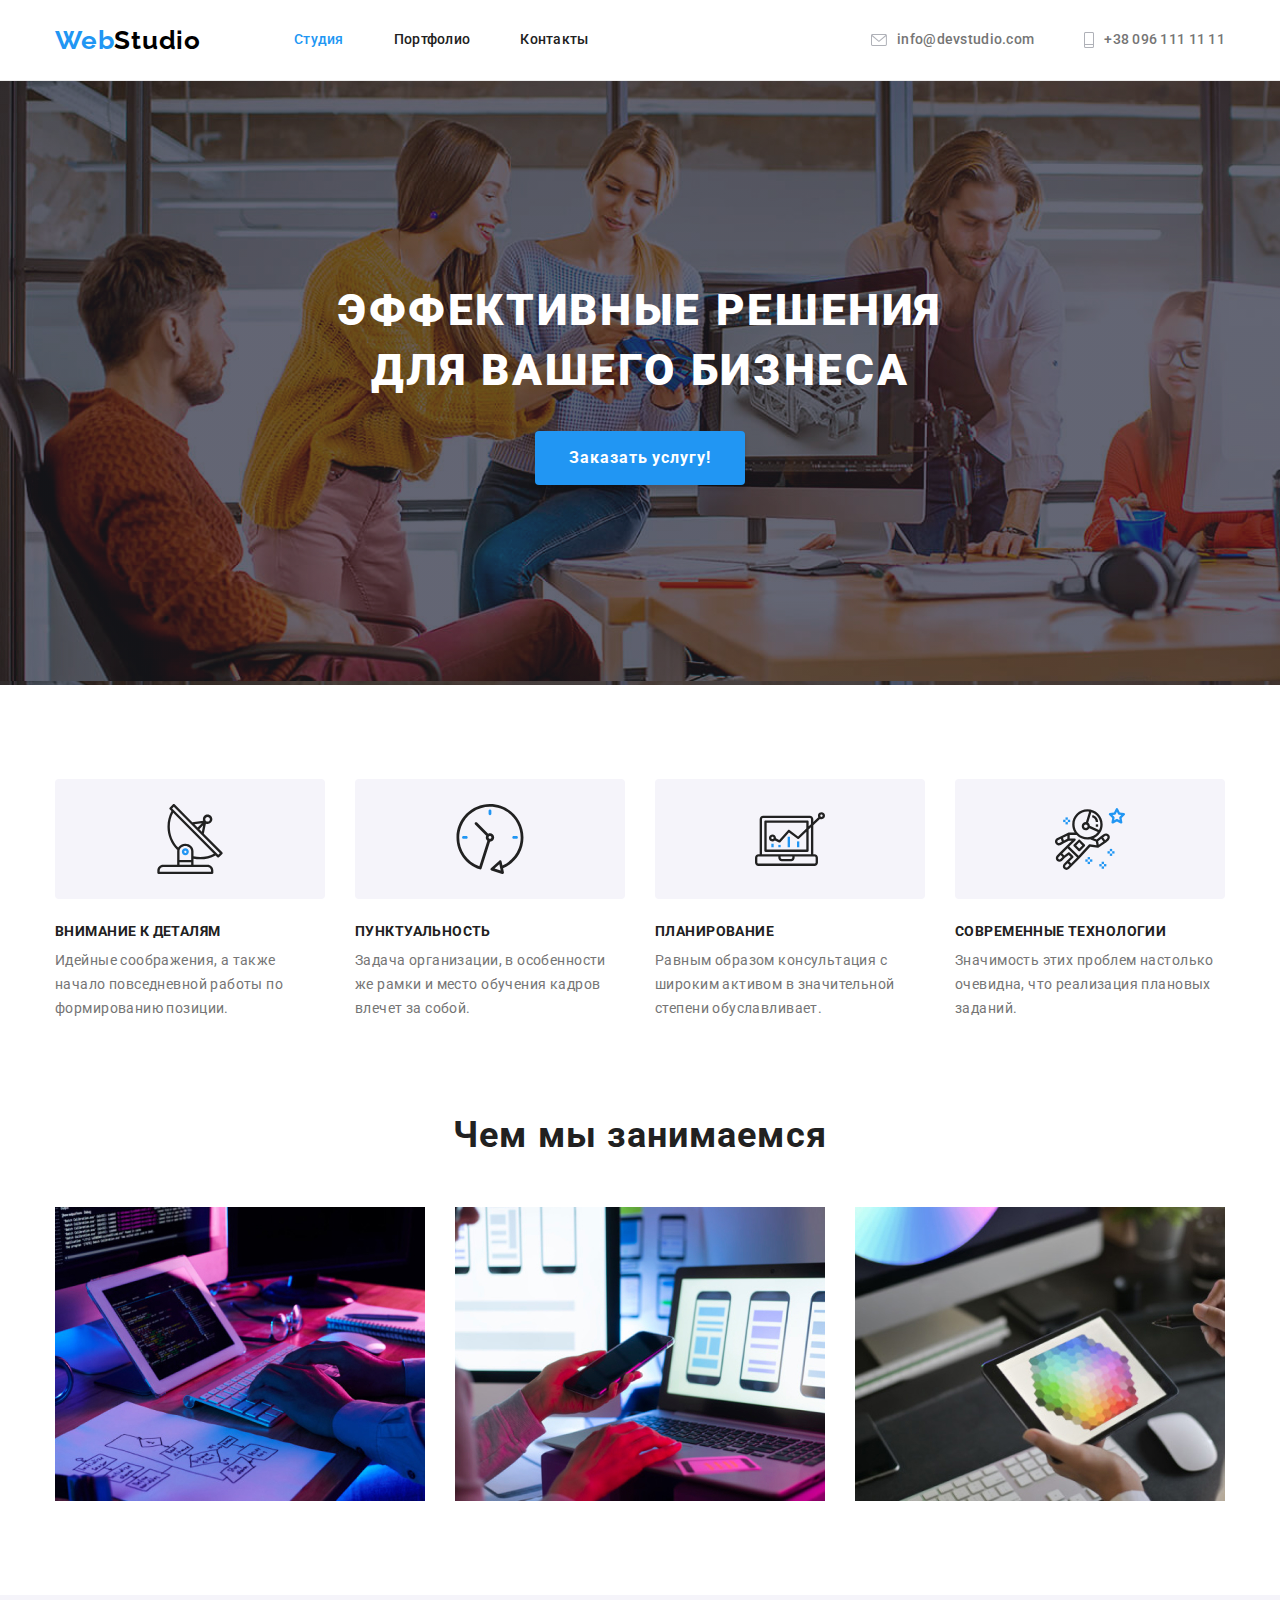
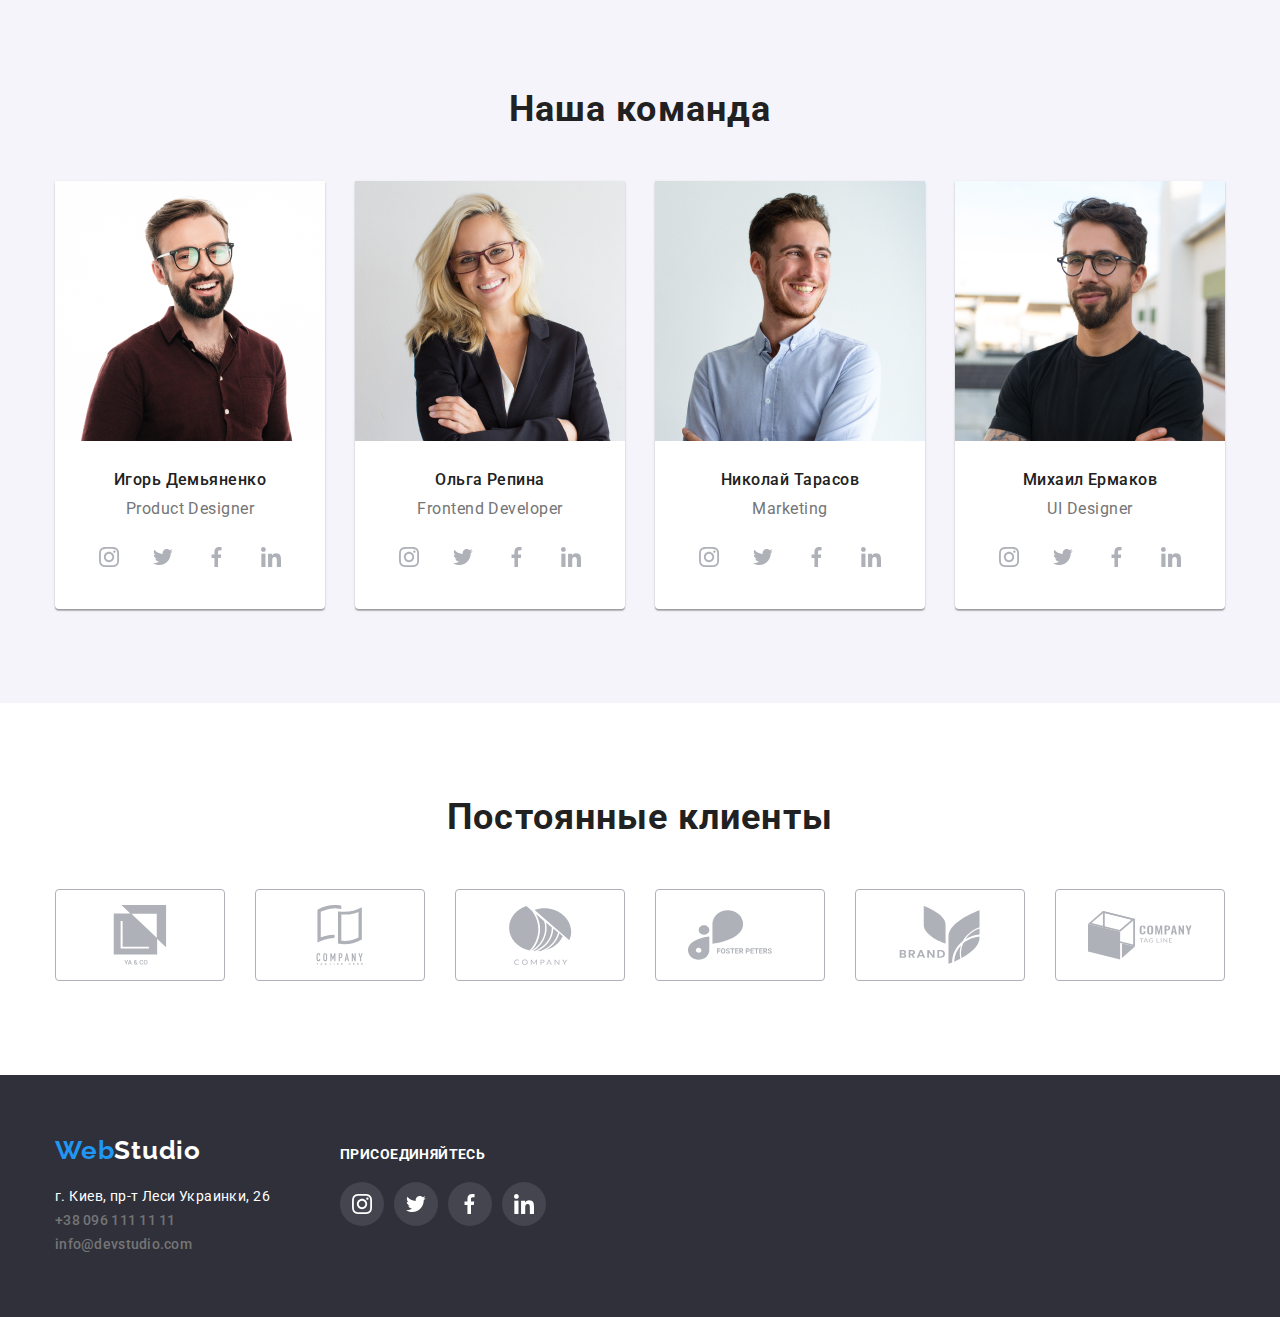
==== commit 01fca1bb: "corrected" ====
--- a/index.html
+++ b/index.html
@@ -364,26 +364,29 @@
     <!--Footer-->
 <footer class="contact-futer-list">
     <div class="container footer-flex">
-        <address>
-            <a class="logo-futer link" 
-            href="./index.html">Web<span class="logo-futer-color">Studio</span></a>
+        <div class="">
+            <address>
+                <a class="logo-futer link" 
+                href="./index.html">Web<span class="logo-futer-color">Studio</span></a>
+                <ul class="futer-contact list">
+                    <li>
+                        <a class="contact-map link" 
+                        href="https://www.google.com/maps/place/бульвар+Лесі+Українки,+26,+Київ,+02000/@50.4265807,30.5383858,17z/data=!3m1!4b1!4m5!3m4!1s0x40d4cf0e033ecbe9:0x57a4dffefec77da0!8m2!3d50.4265807!4d30.5383858" target="_blank">
+                       г. Киев, пр-т Леси Украинки, 26
+                        </a>
+                 </li>
+                    <li>
+                        <a class="contact-futer link" 
+                        href="tel:+380961111111">+38 096 111 11 11</a>
+                    </li>
+                    <li>
+                        <a class="contact-futer link" 
+                        href="mailto:info@devstudio.com">info@devstudio.com</a>
+                    </li>
+                </ul>
+            </address>
+        </div>
         <div class="futer-list">
-            <ul class="futer-contact list">
-                <li>
-                    <a class="contact-map link" 
-                    href="https://www.google.com/maps/place/бульвар+Лесі+Українки,+26,+Київ,+02000/@50.4265807,30.5383858,17z/data=!3m1!4b1!4m5!3m4!1s0x40d4cf0e033ecbe9:0x57a4dffefec77da0!8m2!3d50.4265807!4d30.5383858" target="_blank">
-                    г. Киев, пр-т Леси Украинки, 26
-                    </a>
-                </li>
-                <li>
-                    <a class="contact-futer link" 
-                    href="tel:+380961111111">+38 096 111 11 11</a>
-                </li>
-                <li>
-                    <a class="contact-futer link" 
-                    href="mailto:info@devstudio.com">info@devstudio.com</a>
-                </li>
-            </ul>
             <p class="footer-txt">присоединяйтесь</p>
             <ul class="list futer-link">
                 <li class="futer-list-item">
@@ -416,7 +419,6 @@
                 </li>
             </ul>
         </div>
-        </address>
     </div>
 </footer>
 
--- a/css/style.css
+++ b/css/style.css
@@ -414,10 +414,11 @@
 /* =============== FUTER =============== */
 
 .futer-list {
-    display: flex;
+    padding-left: 70px;
 }
 
 .footer-flex {
+    display: flex;
     align-items: baseline;
 }
 
@@ -435,6 +436,7 @@
     letter-spacing: 0.03em;
     text-transform: uppercase;
     color: #FFFFFF;
+    padding-bottom: 20px;
 }
 
 .futer-list-item-link {
@@ -584,12 +586,21 @@
     border: 1px solid #EEEEEE;
 }
 
+.portfolio-card-wraper {
+    position: relative;
+    overflow: hidden;
+}
+
 .work-photo {
     width: 100%;
 }
 
+.portfolio-card-link-wraper:hover .overlay,
+.portfolio-card-link-wraper:focus .overlay {
+    transform: translate(0, 0);
+}
+
 .portfolio-padding {
-    width: 100%;
     padding: 20px 24px;
 }
 
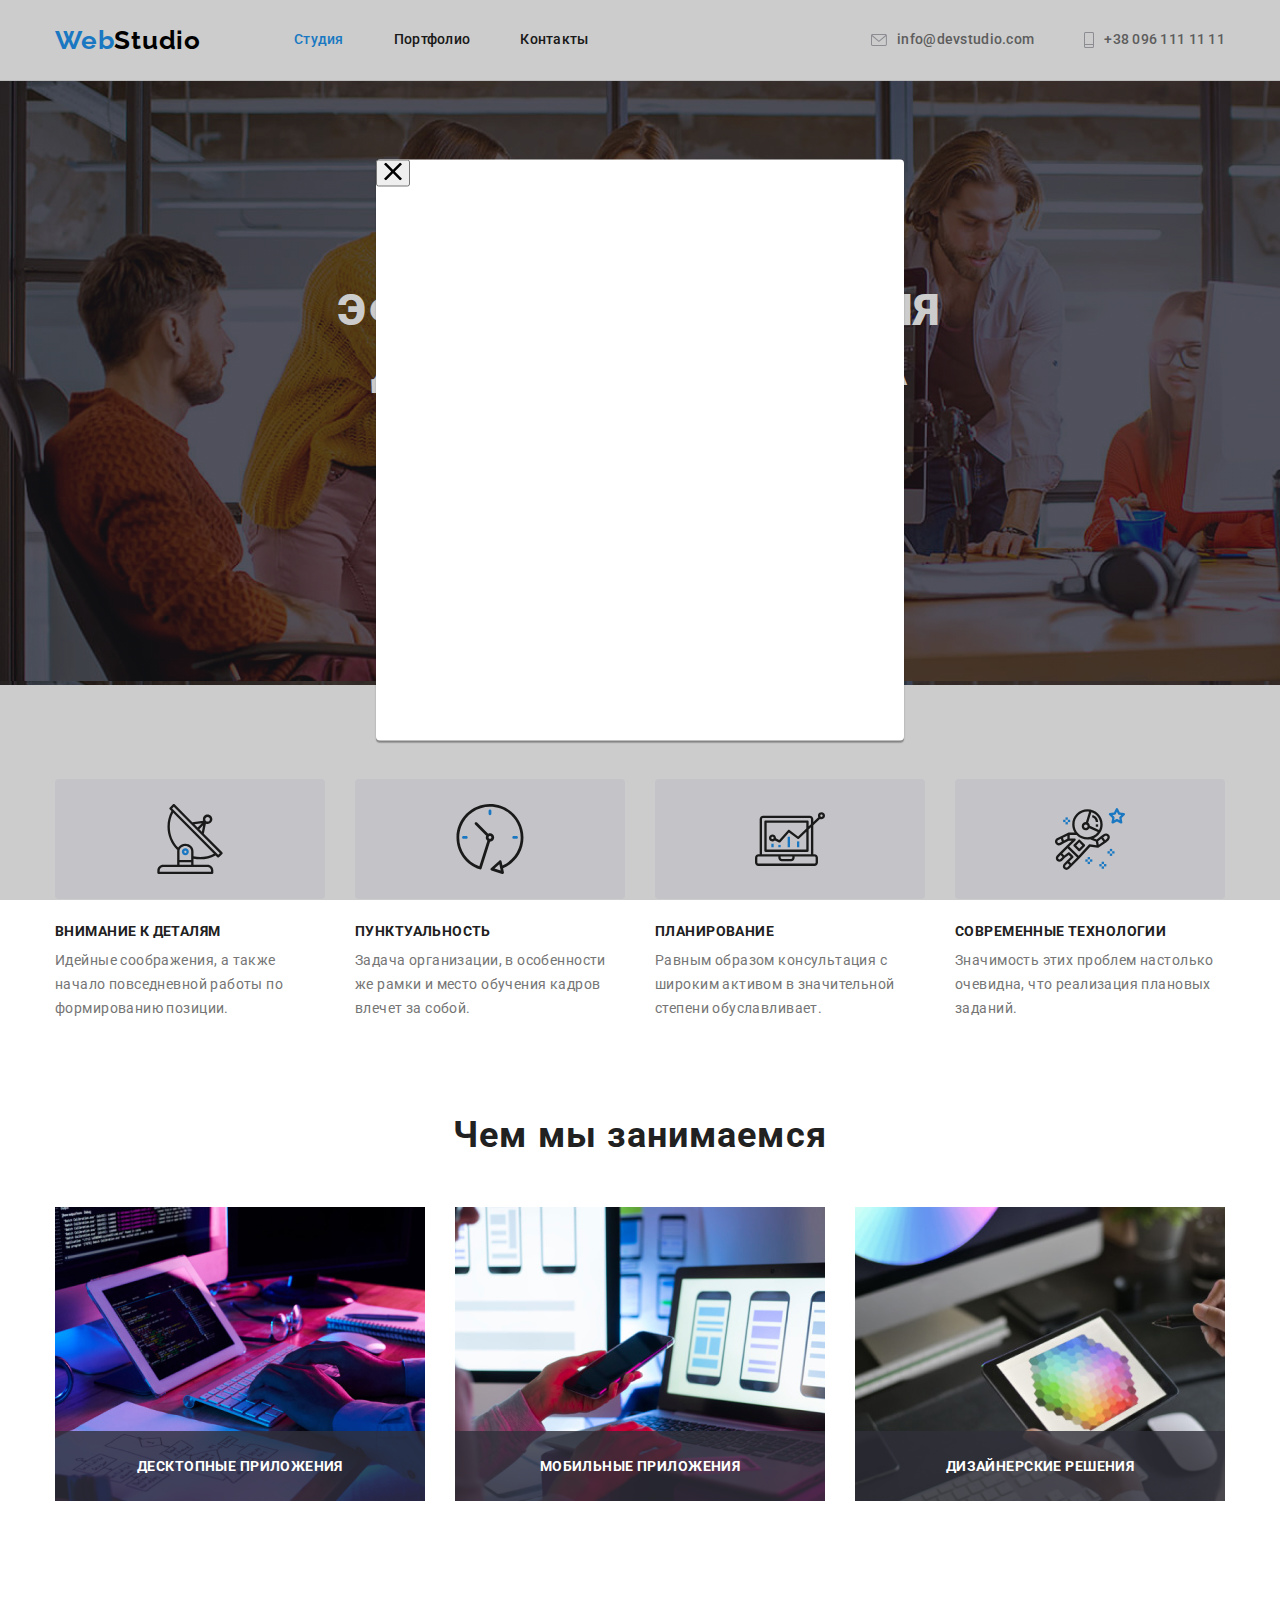
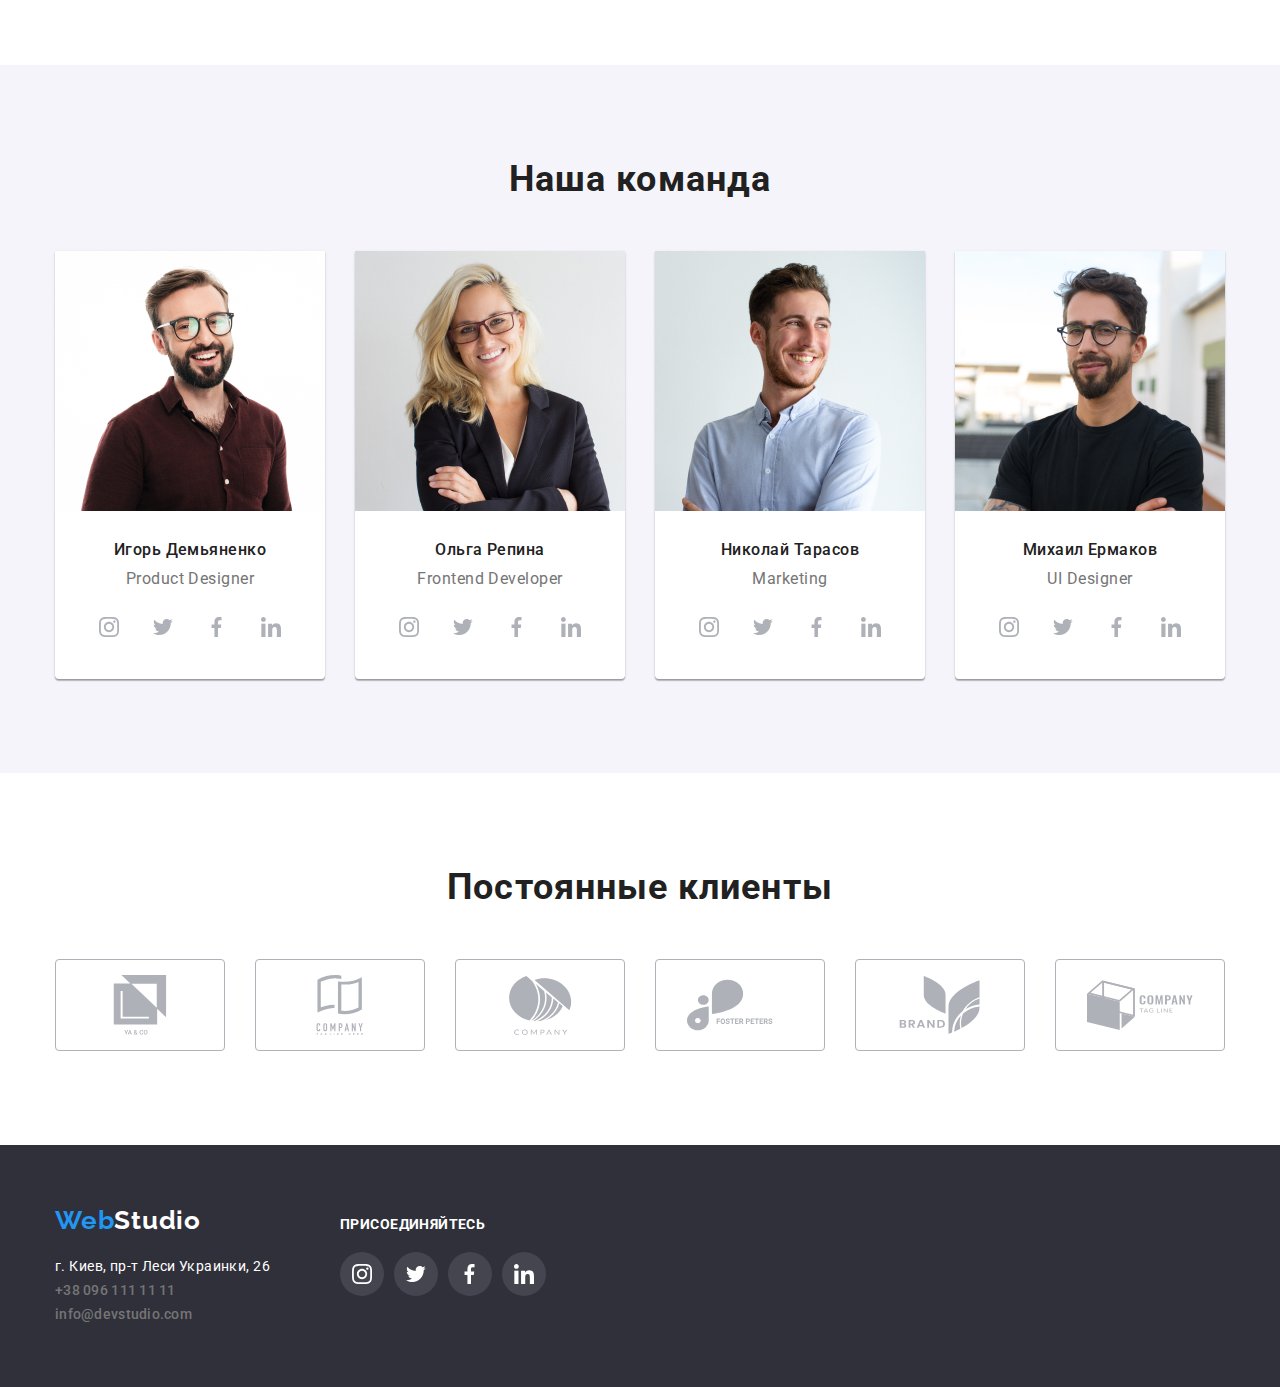
==== commit 38936540: "Create" ====
--- a/index.html
+++ b/index.html
@@ -122,18 +122,21 @@
                     alt="Планшет и клавиатура"
                     width="370"
                     height="294">
+                    <p class="activite-txt">Десктопные приложения</p>
                 </li>
                 <li class="activity-card">
                     <img class="activity-photo" src="./image/box2.jpg" 
                     alt="Телефон и ноутбук"
                     width="370"
                     height="294">
+                    <p class="activite-txt">Мобильные приложения</p>
                 </li>
                 <li class="activity-card">
                     <img class="activity-photo" src="./image/box3.jpg" 
                     alt="Планшет и разные цвета"
                     width="370"
                     height="294">
+                    <p class="activite-txt">Дизайнерские решения</p>
                 </li>
             </ul>
         </div>
@@ -312,7 +315,7 @@
     <!-- Permanent clients -->
     
 <section class="permanent-section">
-    <div class="container"></div>
+    <div class="container">
         <h2 class="title permanent-title">Постоянные клиенты</h2>
         <ul class="list permanent-list">
             <li>
@@ -366,22 +369,20 @@
     <div class="container footer-flex">
         <div class="">
             <address>
-                <a class="logo-futer link" 
-                href="./index.html">Web<span class="logo-futer-color">Studio</span></a>
+                <a class="logo-futer link" href="./index.html">Web<span class="logo-futer-color">Studio</span></a>
                 <ul class="futer-contact list">
                     <li>
-                        <a class="contact-map link" 
-                        href="https://www.google.com/maps/place/бульвар+Лесі+Українки,+26,+Київ,+02000/@50.4265807,30.5383858,17z/data=!3m1!4b1!4m5!3m4!1s0x40d4cf0e033ecbe9:0x57a4dffefec77da0!8m2!3d50.4265807!4d30.5383858" target="_blank">
-                       г. Киев, пр-т Леси Украинки, 26
+                        <a class="contact-map link"
+                            href="https://www.google.com/maps/place/бульвар+Лесі+Українки,+26,+Київ,+02000/@50.4265807,30.5383858,17z/data=!3m1!4b1!4m5!3m4!1s0x40d4cf0e033ecbe9:0x57a4dffefec77da0!8m2!3d50.4265807!4d30.5383858"
+                            target="_blank">
+                            г. Киев, пр-т Леси Украинки, 26
                         </a>
-                 </li>
-                    <li>
-                        <a class="contact-futer link" 
-                        href="tel:+380961111111">+38 096 111 11 11</a>
                     </li>
                     <li>
-                        <a class="contact-futer link" 
-                        href="mailto:info@devstudio.com">info@devstudio.com</a>
+                        <a class="contact-futer link" href="tel:+380961111111">+38 096 111 11 11</a>
+                    </li>
+                    <li>
+                        <a class="contact-futer link" href="mailto:info@devstudio.com">info@devstudio.com</a>
                     </li>
                 </ul>
             </address>
@@ -422,6 +423,17 @@
     </div>
 </footer>
 
+    <!--Modal Window-->
+
+<div class="backdrop">
+    <div class="modal">
+        <button type="button" class=modal-close-button">
+            <svg class=modal-close-btn-icon" width="18" height="18">
+                <use href="./image/sprite.svg#close-modal"></use>
+            </svg>
+        </button>
+    </div>
+</div>
 
 </body>
 </html>--- a/css/style.css
+++ b/css/style.css
@@ -150,6 +150,7 @@
     letter-spacing: 0.02em;
     color: #212121;
     display: block;
+    transition: color 250ms cubic-bezier(0.4, 0, 0.2, 1);
 }
 
 .current {
@@ -179,6 +180,7 @@
     letter-spacing: 0.02em;
     color: #757575;
     font-style: normal;
+    transition: color 250ms cubic-bezier(0.4, 0, 0.2, 1);
 }
 
 .contact:hover,
@@ -194,6 +196,7 @@
 .contact-image{
     padding-right: 10px;
     fill: #AFB1B8;
+    transition: color 250ms cubic-bezier(0.4, 0, 0.2, 1);
 }
 
 /* =============== /HEADER =============== */
@@ -255,12 +258,14 @@
     height: 120px;
     border-radius: 4px;
     margin-bottom: 25px;
+    display: flex;
+    align-items: center;
+    justify-content: center;
 }
 
 .title-list-symbol {
     width: 70px;
     height: 70px;
-    padding: 25px 100px;
 }
 
 .sub-title {
@@ -294,6 +299,27 @@
     display: flex;
     flex-wrap: wrap;
     gap: 30px;
+}
+
+.activite-txt {
+    position: relative;
+    bottom: 70px;
+    left: 0;
+    display: flex;
+    align-items: center;
+    justify-content: center;
+    font-family: 'Roboto', sans-serif;
+    font-style: normal;
+    font-weight: 700;
+    font-size: 14px;
+    line-height: 16px;
+    text-align: center;
+    letter-spacing: 0.03em;
+    text-transform: uppercase;
+    color: #FFFFFF;
+    background: rgba(47, 48, 58, 0.8);
+    width: 370px;
+    height: 70px;
 }
 
 /* =============== /ACTIVITY =============== */
@@ -347,12 +373,15 @@
     height: 44px;
     border-radius: 50%;
     background-color: #fff;
+    transition: color 250ms cubic-bezier(0.4, 0, 0.2, 1), 
+    background-color 250ms cubic-bezier(0.4, 0, 0.2, 1);
 }
 
 .social-list-sprite {
     fill: #AFB1B8;;
     width: 20px;
     height: 20px;
+    transition: color 250ms cubic-bezier(0.4, 0, 0.2, 1);
 }
 
 .social-list-item-link:hover,
@@ -394,12 +423,8 @@
     height: 92px;
     border: 1px solid #AFB1B8;
     border-radius: 4px;
-}
-
-
-
-.permanent-list-image {
-    padding: 16px 32px;
+    transition: color 250ms cubic-bezier(0.4, 0, 0.2, 1),
+    border-color 250ms cubic-bezier(0.4, 0, 0.2, 1);
 }
 
 .permanent-list-item-link:focus,
@@ -428,7 +453,7 @@
 }
 
 .footer-txt {
-    font-family: 'Roboto';
+    font-family: 'Roboto', sans-serif;
     font-style: normal;
     font-weight: 700;
     font-size: 14px;
@@ -447,10 +472,11 @@
     height: 44px;
     border-radius: 50%;
     background: rgba(255, 255, 255, 0.1);
+    transition: background-color 250ms cubic-bezier(0.4, 0, 0.2, 1);
 }
 
 .futer-list-sprite {
-    fill: #FFFFFF;;
+    fill: #FFFFFF;
     width: 20px;
     height: 20px;
 }
@@ -489,8 +515,8 @@
     color: #FFFFFF;
 }
 
-.contact-map{
-    font-family: 'Roboto';
+.contact-map {
+    font-family: 'Roboto', sans-serif;
     font-style: normal;
     font-weight: 400;
     font-size: 14px;
@@ -498,9 +524,10 @@
     letter-spacing: 0.03em;
     color: #FFFFFF;
     padding-top: 20px;
-}
-
-.contact-futer{
+    transition: color 250ms cubic-bezier(0.4, 0, 0.2, 1);
+}
+
+.contact-futer {
     font-family: 'Roboto', sans-serif;
     font-style: normal;
     font-weight: 500;
@@ -508,16 +535,58 @@
     line-height: 1.71;
     letter-spacing: 0.02em;
     color: #757575;
+    transition: color 250ms cubic-bezier(0.4, 0, 0.2, 1);
 }
 
 .contact-futer:hover,
 .contact-futer:focus,
 .contact-map:hover,
-.contact-map:focus{
+.contact-map:focus {
     color: #2196F3;
 }
 
 /* =============== /FUTER =============== */
+
+/* =============== MODAL WINDOW =============== */
+
+.backdrop {
+    position: fixed;
+    top: 0;
+    left: 0;
+    z-index: 100;
+    width: 100%;
+    height: 100%;
+    background-color: rgba(0, 0, 0, 0.2);
+}
+
+.modal {
+    position: absolute;
+    top: 50%;
+    left: 50%;
+    transform: translate(-50%, -50%);
+    width: 528px;
+    height: 581px;
+    background-color: #fff;
+    box-shadow: 0px 1px 3px rgba(0, 0, 0, 0.12), 0px 1px 1px rgba(0, 0, 0, 0.14), 0px 2px 1px rgba(0, 0, 0, 0.2);
+    border-radius: 4px;
+}
+
+.modal-close-button {
+    position: absolute;
+    top: 8px;
+    left: 8px;
+    display: flex;
+    justify-content: center;
+    align-items: center;
+    border-radius: 50%;
+    width: 30px;
+    height: 30px;
+    border-color: transparent;
+    border: 1px solid rgba(0, 0, 0, 0.1);
+    padding: 0;
+}
+
+/* =============== /MODAL WINDOW =============== */
 
 /* =============== PORTFOLIO =============== */
 
@@ -553,6 +622,8 @@
     color: #212121;
     background: #F5F4FA;
     border-radius: 4px;
+    transition: color 250ms cubic-bezier(0.4, 0, 0.2, 1),
+    background-color 250ms cubic-bezier(0.4, 0, 0.2, 1);
 }
 
 .btn-list:hover,
@@ -595,6 +666,33 @@
     width: 100%;
 }
 
+.work-card:focus,
+.work-card:hover {
+    background: #FFFFFF;
+    border: 1px solid #EEEEEE;
+    box-shadow: 0px 1px 1px rgba(0, 0, 0, 0.12), 0px 4px 4px rgba(0, 0, 0, 0.06), 1px 4px 6px rgba(0, 0, 0, 0.16);
+}
+
+.overlay {
+    transition: transform 500ms linear;
+    transform: translate(0, 100%);
+    overflow: auto;
+    position: absolute;
+    left: 0;
+    top: 0;
+    max-width: 100%;
+    max-height: 100%;
+    font-family: 'Roboto', sans-serif;
+    font-style: normal;
+    font-weight: 400;
+    font-size: 18px;
+    line-height: 28px;
+    letter-spacing: 0.03em;
+    color: #FFFFFF;
+    padding: 63px 24px;
+    background: rgba(33, 150, 243, 0.9);
+}
+
 .portfolio-card-link-wraper:hover .overlay,
 .portfolio-card-link-wraper:focus .overlay {
     transform: translate(0, 0);
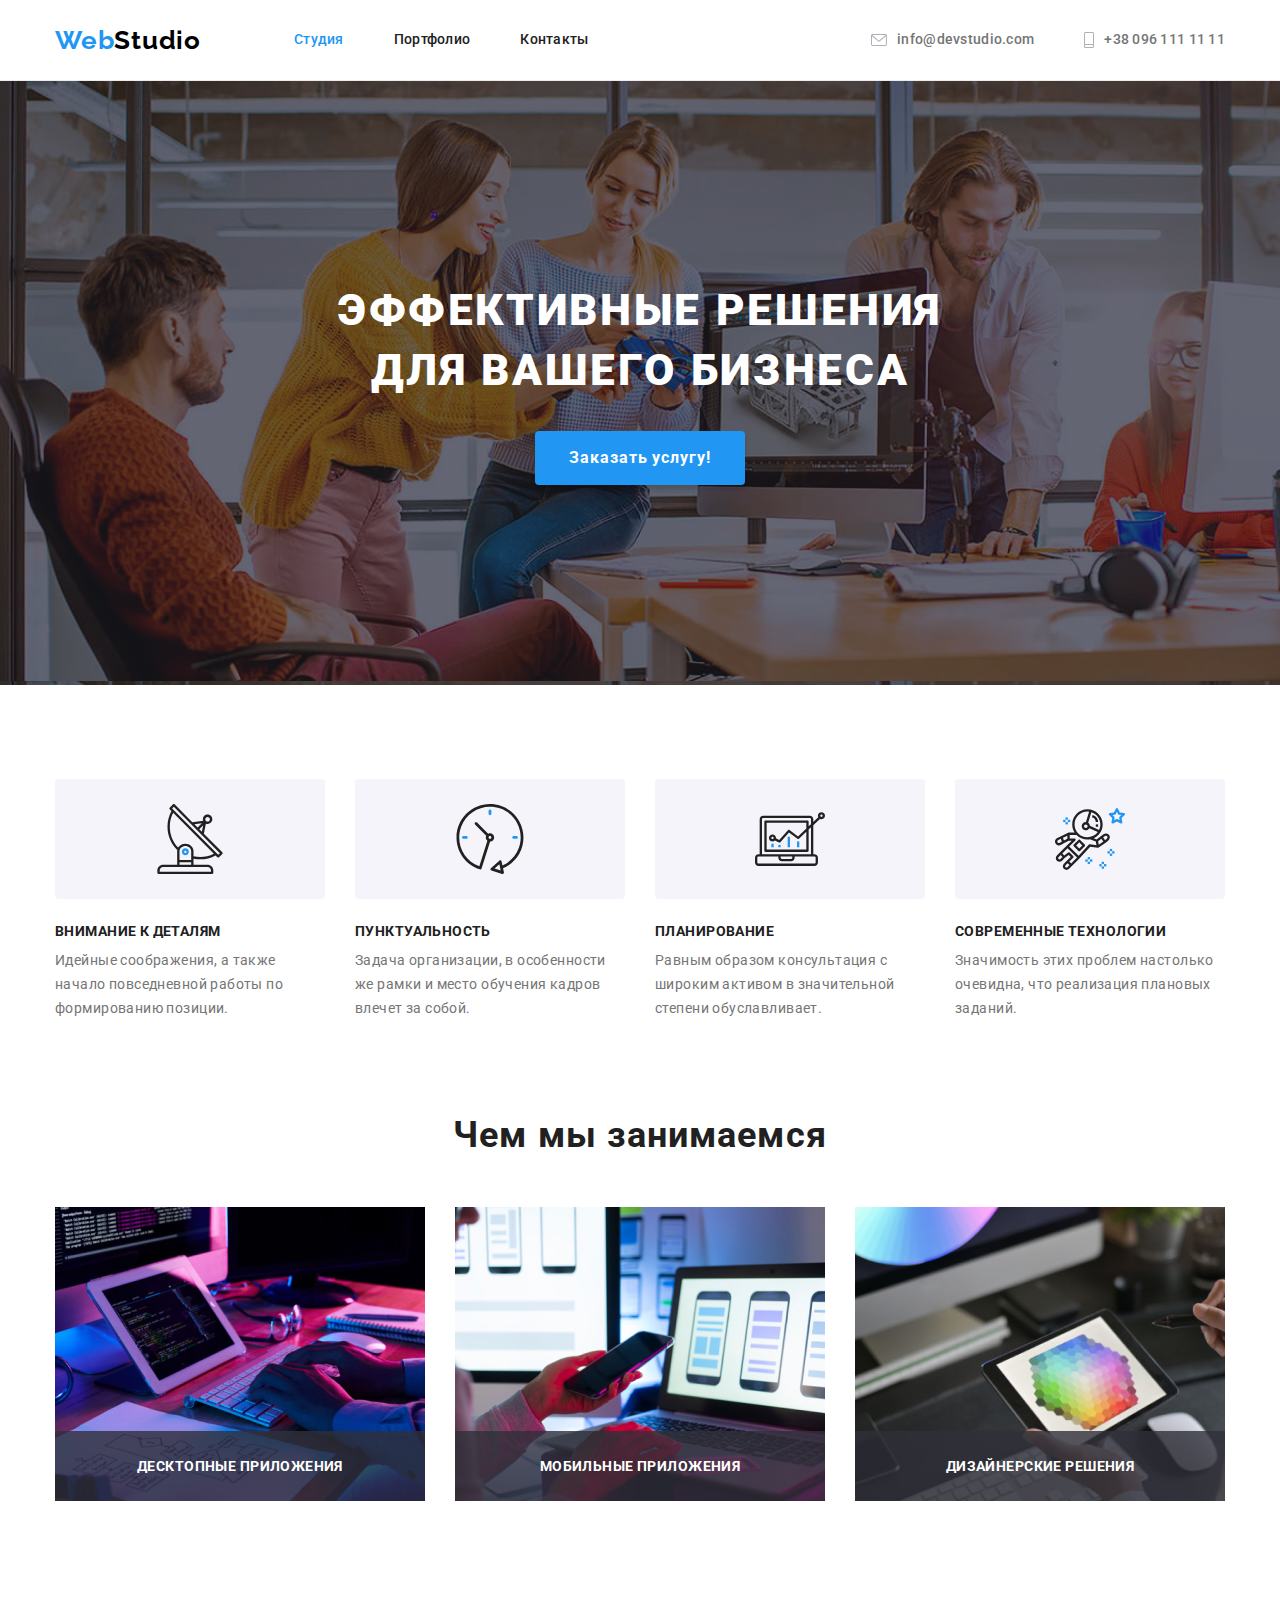
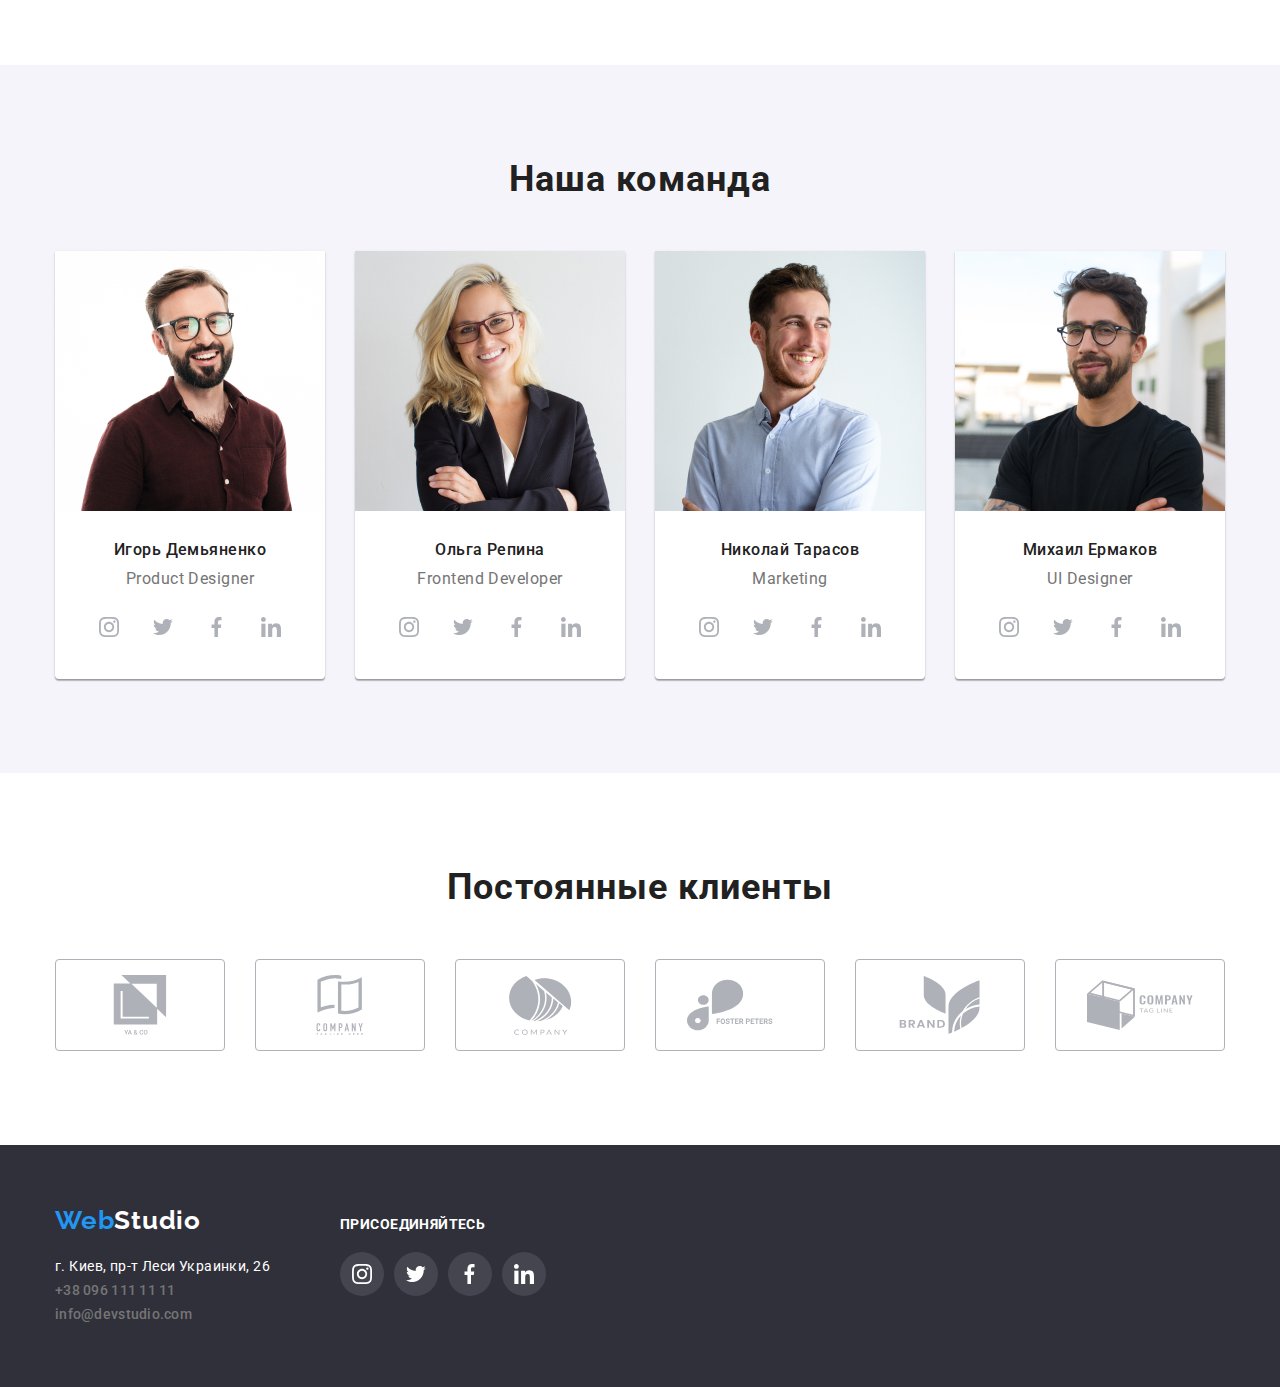
==== commit 4a01234c: "corrected" ====
--- a/index.html
+++ b/index.html
@@ -423,17 +423,5 @@
     </div>
 </footer>
 
-    <!--Modal Window-->
-
-<div class="backdrop">
-    <div class="modal">
-        <button type="button" class=modal-close-button">
-            <svg class=modal-close-btn-icon" width="18" height="18">
-                <use href="./image/sprite.svg#close-modal"></use>
-            </svg>
-        </button>
-    </div>
-</div>
-
 </body>
 </html>--- a/css/style.css
+++ b/css/style.css
@@ -547,47 +547,6 @@
 
 /* =============== /FUTER =============== */
 
-/* =============== MODAL WINDOW =============== */
-
-.backdrop {
-    position: fixed;
-    top: 0;
-    left: 0;
-    z-index: 100;
-    width: 100%;
-    height: 100%;
-    background-color: rgba(0, 0, 0, 0.2);
-}
-
-.modal {
-    position: absolute;
-    top: 50%;
-    left: 50%;
-    transform: translate(-50%, -50%);
-    width: 528px;
-    height: 581px;
-    background-color: #fff;
-    box-shadow: 0px 1px 3px rgba(0, 0, 0, 0.12), 0px 1px 1px rgba(0, 0, 0, 0.14), 0px 2px 1px rgba(0, 0, 0, 0.2);
-    border-radius: 4px;
-}
-
-.modal-close-button {
-    position: absolute;
-    top: 8px;
-    left: 8px;
-    display: flex;
-    justify-content: center;
-    align-items: center;
-    border-radius: 50%;
-    width: 30px;
-    height: 30px;
-    border-color: transparent;
-    border: 1px solid rgba(0, 0, 0, 0.1);
-    padding: 0;
-}
-
-/* =============== /MODAL WINDOW =============== */
-
 /* =============== PORTFOLIO =============== */
 
 .section {
